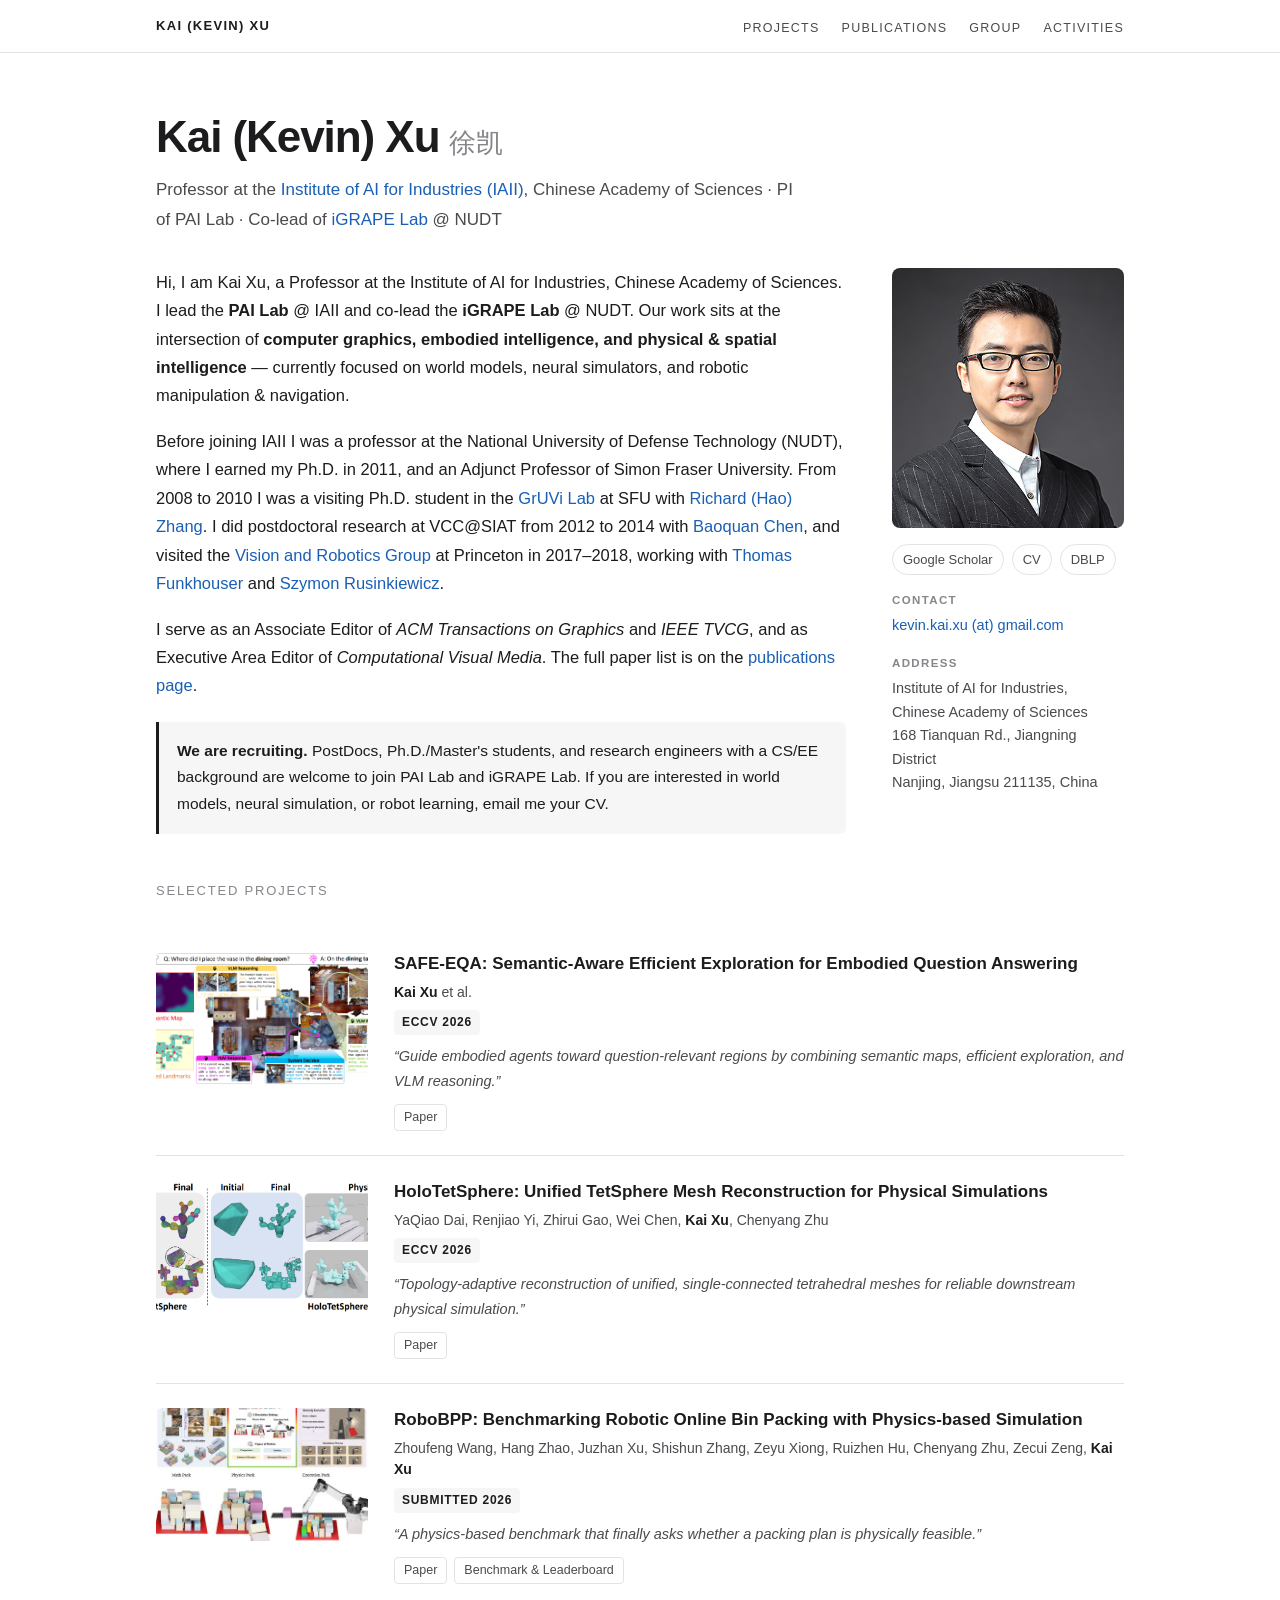
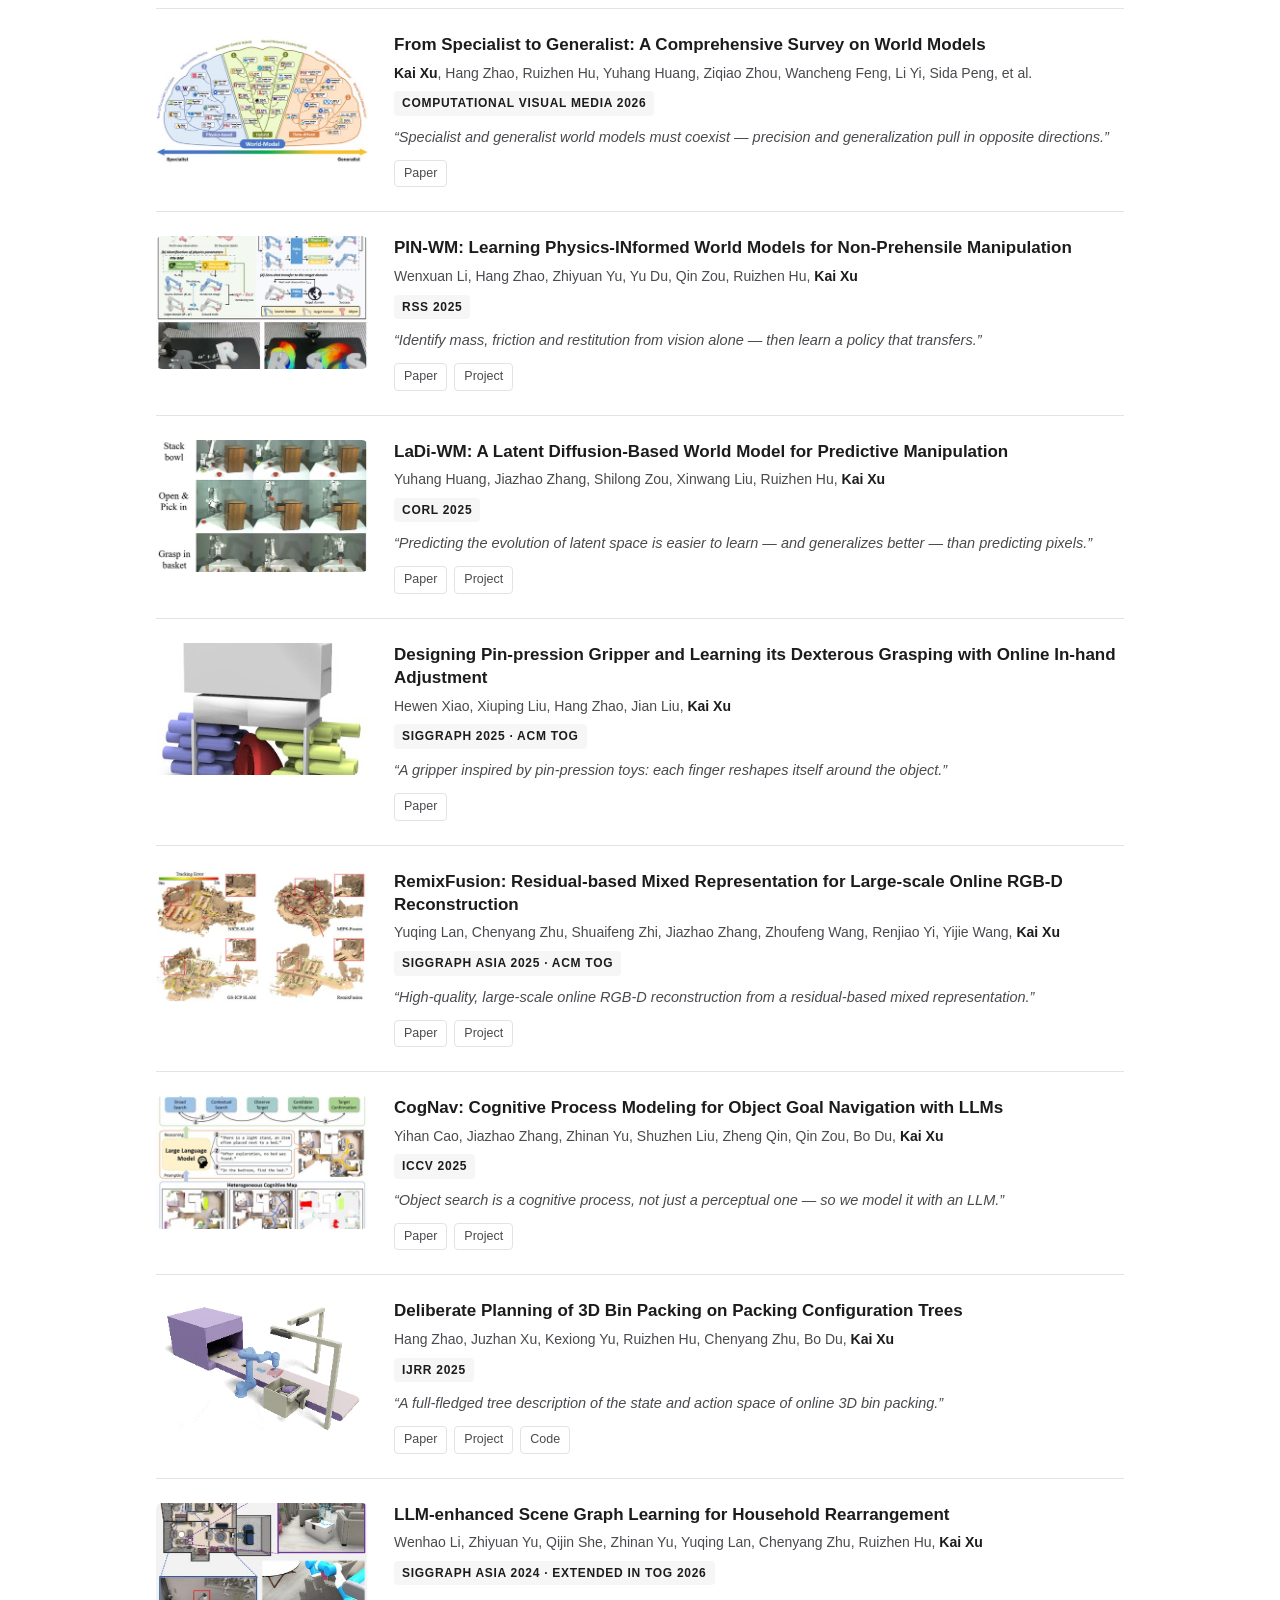
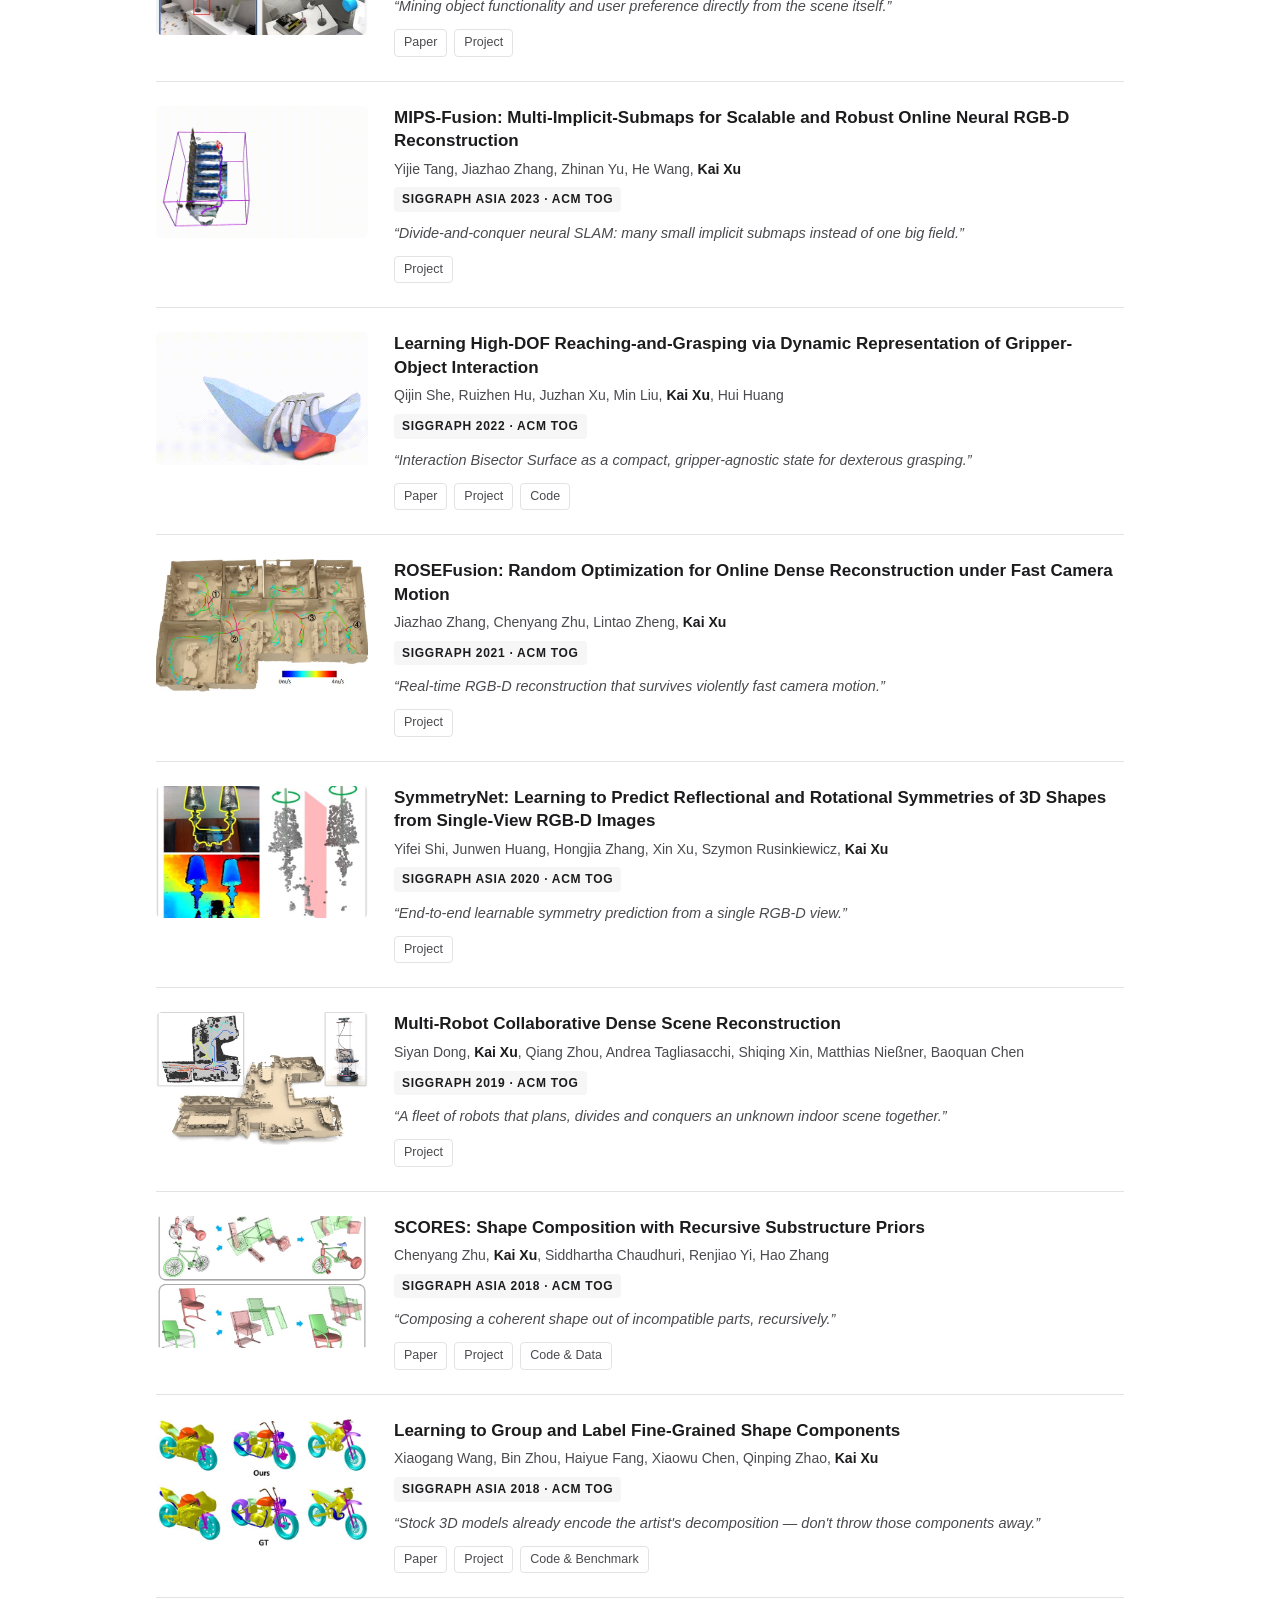
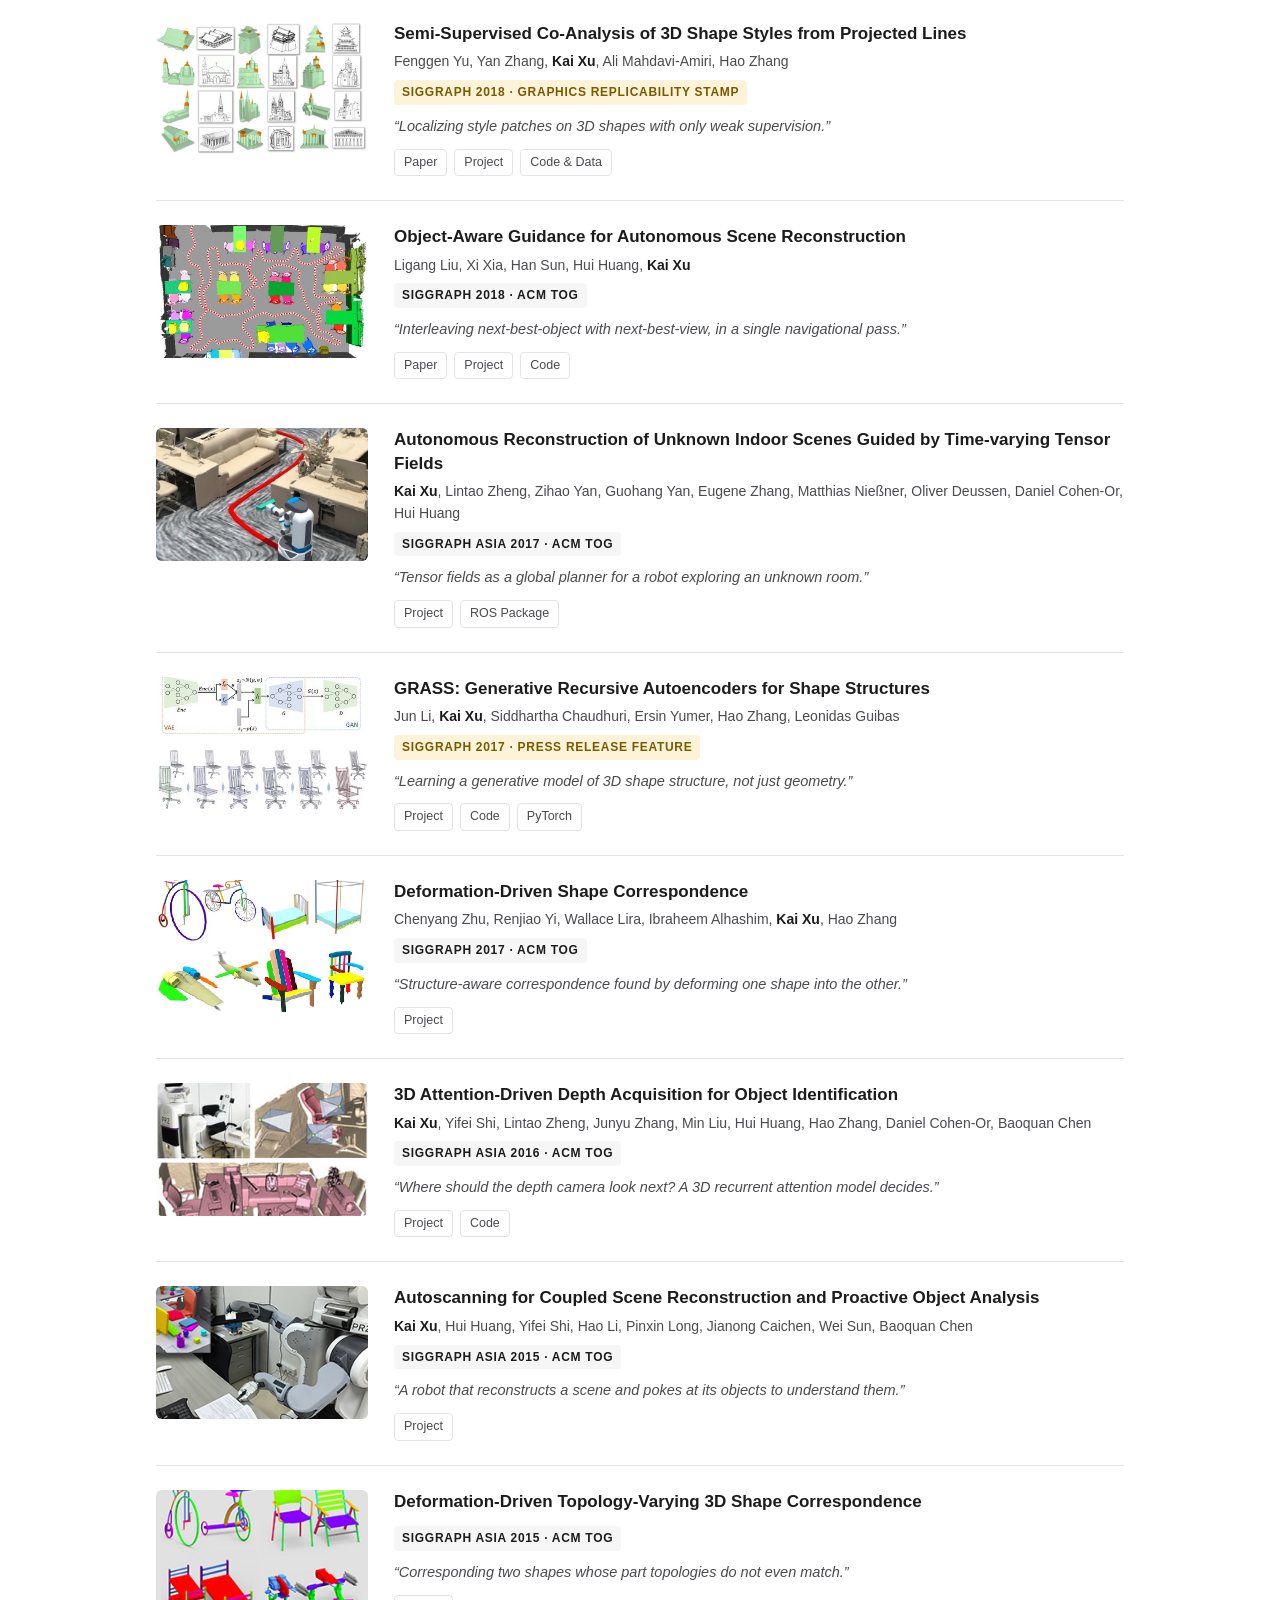
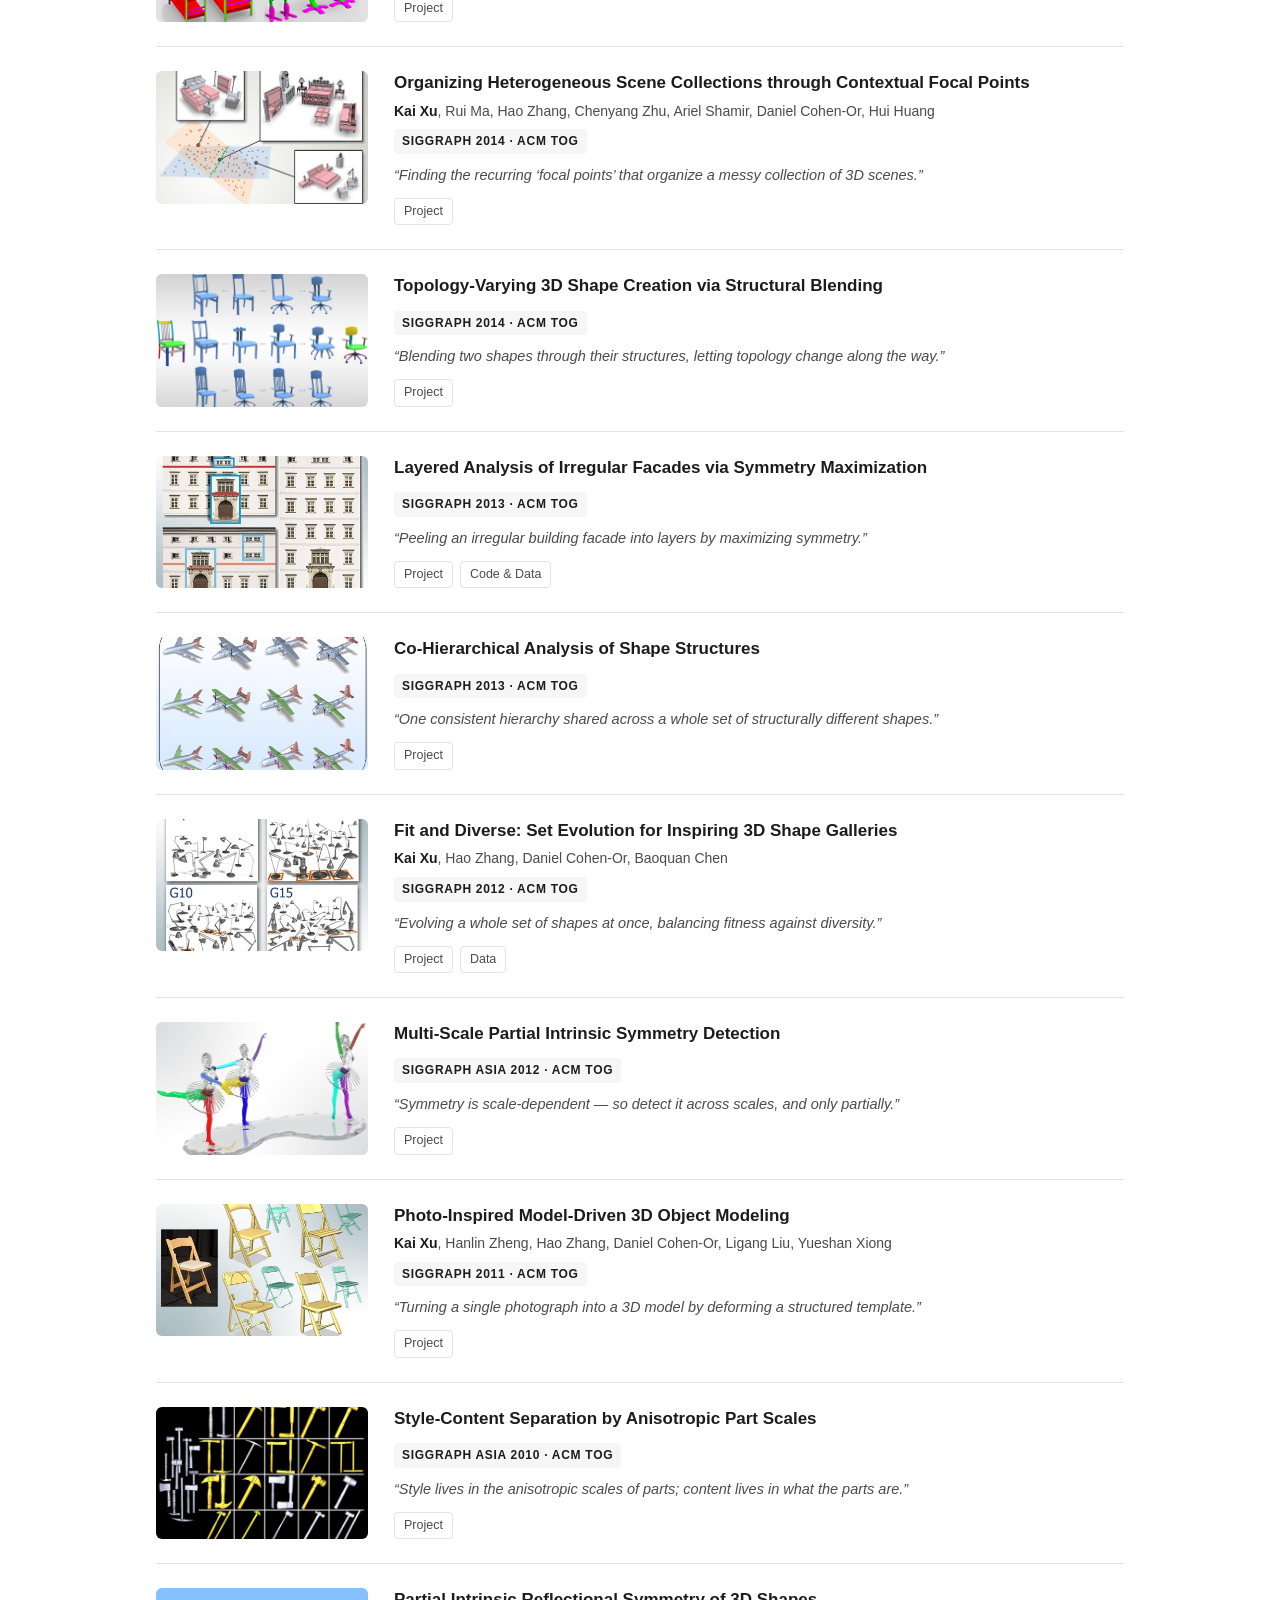
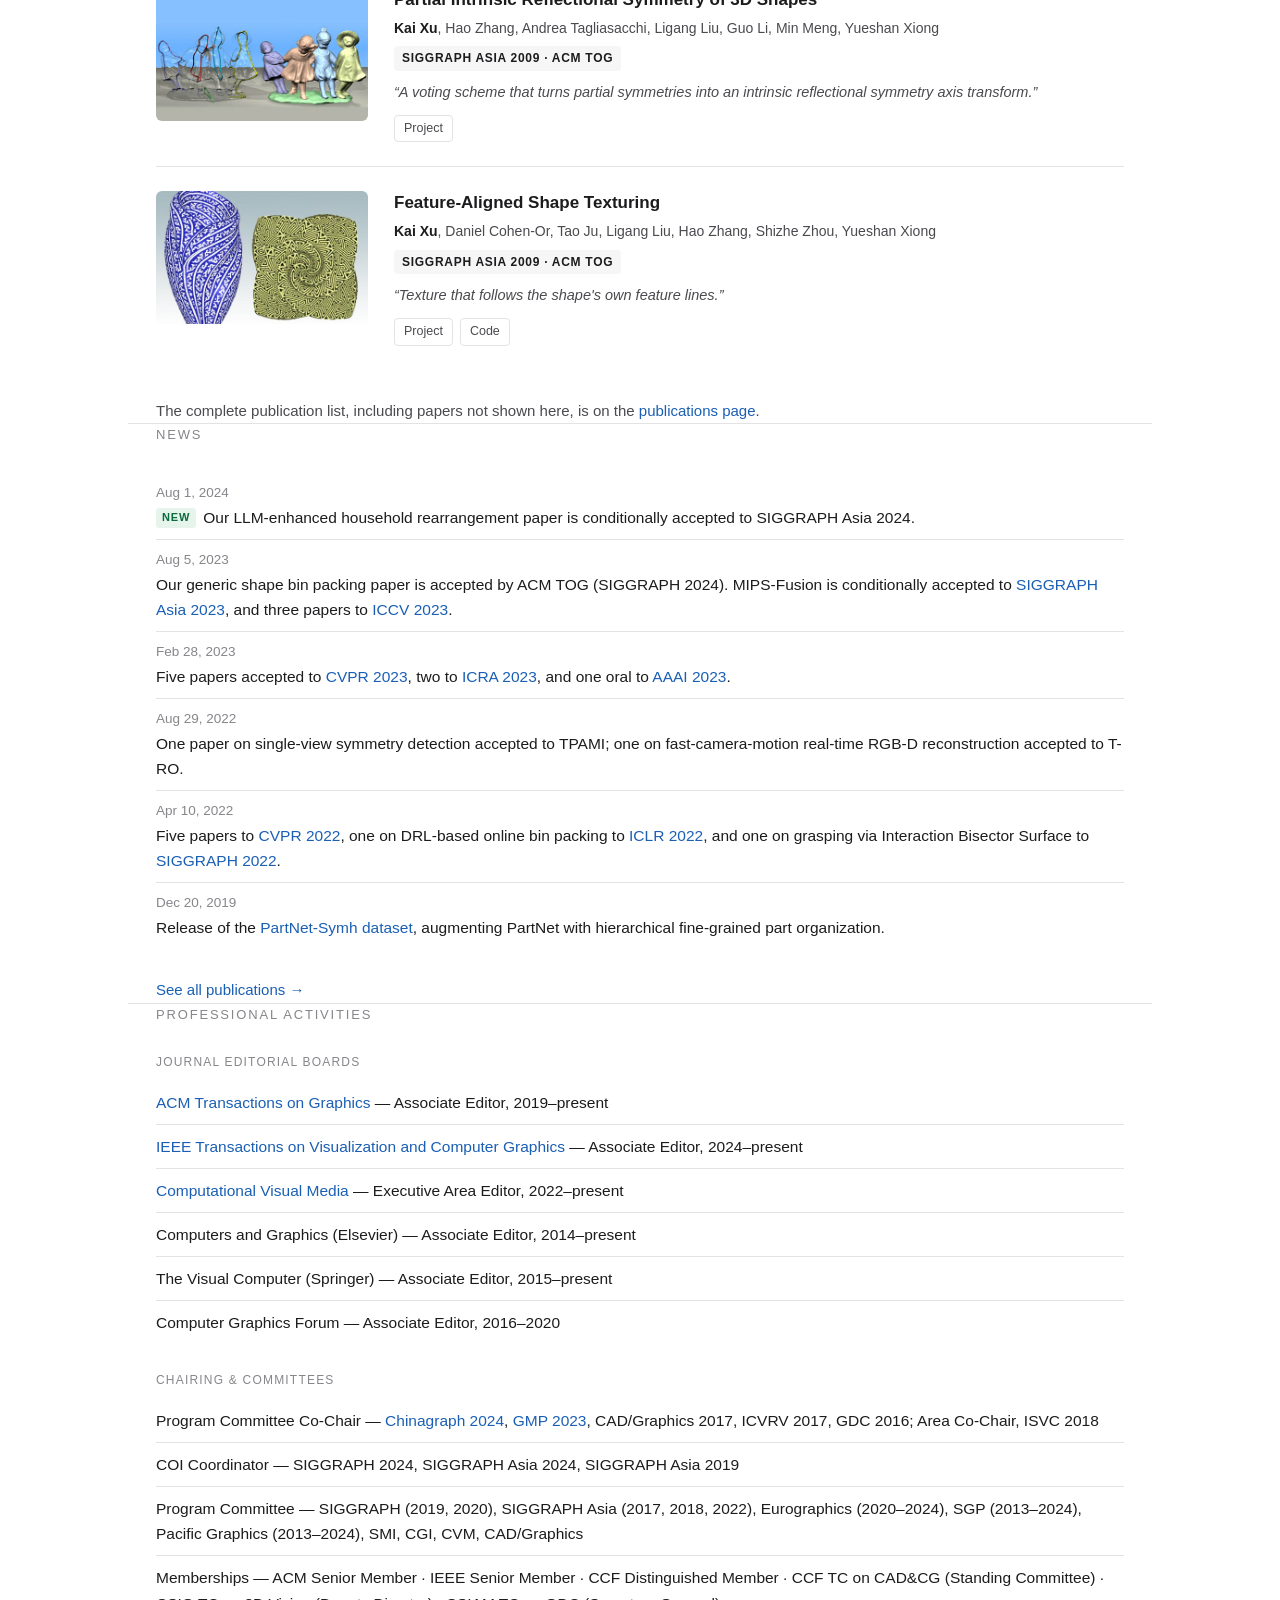
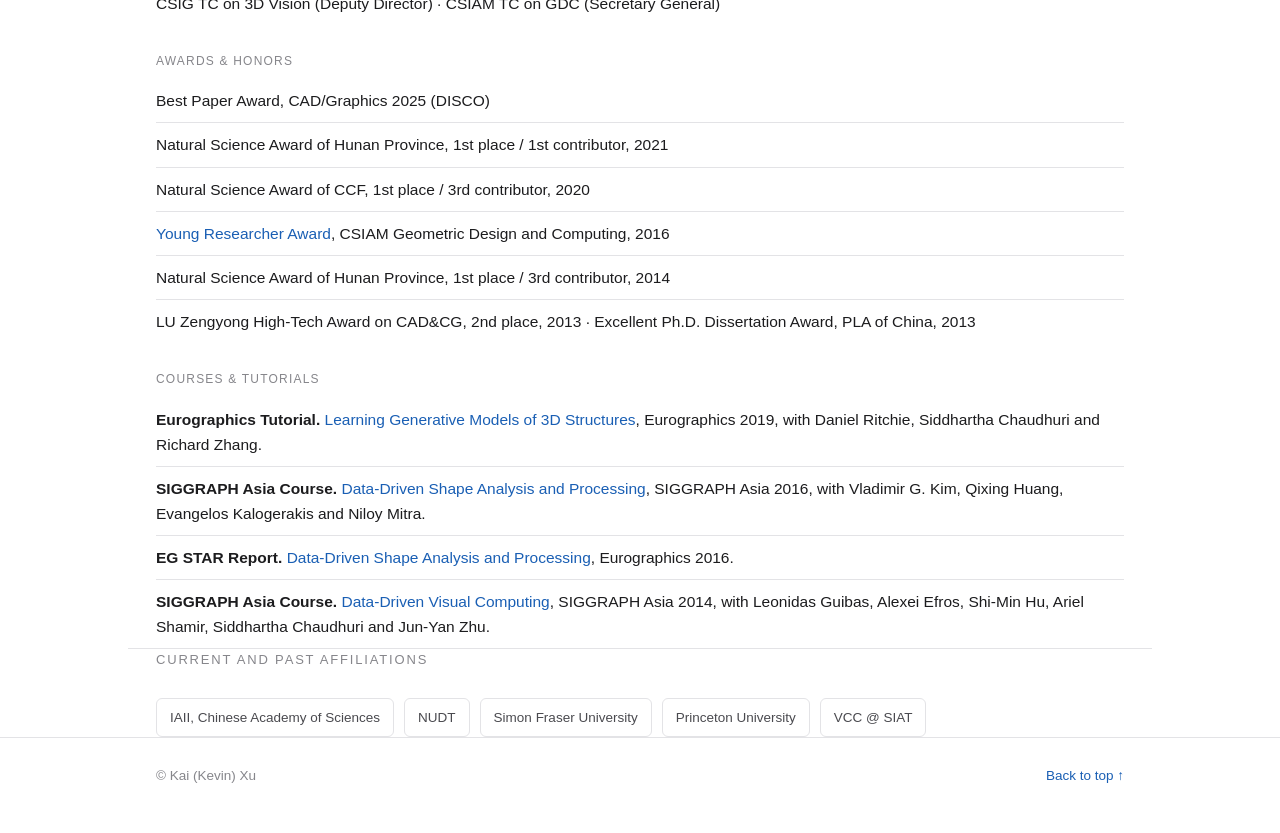
==== index.html @ 48fd78c5 "Publish personal homepage" ====
<!DOCTYPE html>
<!-- Kai (Kevin) Xu — homepage. Style ref: https://hangzhaomit.github.io/
     Paths are relative and assume this file sits at the site root next to
     style.css, images/, papers/, projects/, publications.html, group.html. -->
<html lang="en">
<head>
<meta charset="utf-8">
<meta name="viewport" content="width=device-width, initial-scale=1">
<title>Kai (Kevin) Xu</title>
<meta name="author" content="Kai (Kevin) Xu">
<meta name="description" content="Kai (Kevin) Xu — Professor at the Institute of AI for Industries (IAII), Chinese Academy of Sciences. PI of PAI Lab, co-lead of iGRAPE Lab @ NUDT. Computer graphics, embodied intelligence, world models and robotic manipulation.">
<meta property="og:type" content="website">
<meta property="og:title" content="Kai (Kevin) Xu">
<meta property="og:description" content="Professor at IAII, Chinese Academy of Sciences. Computer graphics, embodied intelligence, world models, robotic manipulation and navigation.">
<meta property="og:url" content="https://kevinkaixu.net/">
<meta property="og:image" content="https://kevinkaixu.net/images/kevinxu.jpg">
<link rel="stylesheet" href="style.css">
</head>
<body>

<a id="top"></a>

<nav class="nav">
  <div class="wrap">
    <a class="home" href="index.html">Kai (Kevin) Xu</a>
    <ul>
      <li><a href="#projects">Projects</a></li>
      <li><a href="publications.html">Publications</a></li>
      <li><a href="group.html">Group</a></li>
      <li><a href="#activities">Activities</a></li>
    </ul>
  </div>
</nav>

<!-- ===================== HERO ===================== -->
<header class="wrap hero">
  <h1>Kai (Kevin) Xu<span class="cn">徐凯</span></h1>
  <div class="role">
    Professor at the <a href="https://iaii.cas.cn/">Institute of AI for Industries (IAII)</a>, Chinese Academy of Sciences ·
    PI of PAI Lab · Co-lead of <a href="group.html">iGRAPE Lab</a> @ NUDT
  </div>

  <div class="split">
    <div class="bio">
      <p>Hi, I am Kai Xu, a Professor at the Institute of AI for Industries, Chinese Academy of Sciences. I lead the <strong>PAI Lab</strong> @ IAII and co-lead the <strong>iGRAPE Lab</strong> @ NUDT. Our work sits at the intersection of <strong>computer graphics, embodied intelligence, and physical &amp; spatial intelligence</strong> — currently focused on world models, neural simulators, and robotic manipulation &amp; navigation.</p>

      <p>Before joining IAII I was a professor at the National University of Defense Technology (NUDT), where I earned my Ph.D. in 2011, and an Adjunct Professor of Simon Fraser University. From 2008 to 2010 I was a visiting Ph.D. student in the <a href="http://gruvi.cs.sfu.ca/">GrUVi Lab</a> at SFU with <a href="http://www.cs.sfu.ca/~haoz/">Richard (Hao) Zhang</a>. I did postdoctoral research at VCC@SIAT from 2012 to 2014 with <a href="http://www.cs.sdu.edu.cn/~baoquan/">Baoquan Chen</a>, and visited the <a href="http://3dvision.princeton.edu/">Vision and Robotics Group</a> at Princeton in 2017–2018, working with <a href="https://www.cs.princeton.edu/~funk/">Thomas Funkhouser</a> and <a href="http://www.cs.princeton.edu/~smr/">Szymon Rusinkiewicz</a>.</p>

      <p>I serve as an Associate Editor of <em>ACM Transactions on Graphics</em> and <em>IEEE TVCG</em>, and as Executive Area Editor of <em>Computational Visual Media</em>. The full paper list is on the <a href="publications.html">publications page</a>.</p>

      <div class="recruit">
        <strong>We are recruiting.</strong> PostDocs, Ph.D./Master's students, and research engineers with a CS/EE background are welcome to join PAI Lab and iGRAPE Lab. If you are interested in world models, neural simulation, or robot learning, email me your CV.
      </div>
    </div>

    <aside class="card">
      <img class="portrait" src="images/kevinxu.jpg" alt="Portrait of Kai Xu">
      <div class="meta">
        <div class="links" style="margin-top:12px">
          <a href="http://scholar.google.ca/citations?user=GuVkg-8AAAAJ&amp;hl=en">Google Scholar</a>
          <a href="kevin_xu_cv.pdf">CV</a>
          <a href="http://www.informatik.uni-trier.de/~ley/pers/hd/x/Xu_0004:Kai">DBLP</a>
        </div>

        <h4>Contact</h4>
        <a href="mailto:kevin.kai.xu@gmail.com">kevin.kai.xu (at) gmail.com</a>

        <h4>Address</h4>
        Institute of AI for Industries,<br>
        Chinese Academy of Sciences<br>
        168 Tianquan Rd., Jiangning District<br>
        Nanjing, Jiangsu 211135, China
      </div>
    </aside>
  </div>
</header>

<!-- ===================== PROJECTS ===================== -->
<section class="wrap" id="projects">
  <div class="h2">Selected Projects</div>

  <div class="proj">
    <img src="images/proj_thumbnail_SAFE-EQA.png" alt="SAFE-EQA semantic-aware embodied question answering">
    <div>
      <div class="t">SAFE-EQA: Semantic-Aware Efficient Exploration for Embodied Question Answering</div>
      <div class="a"><span class="me">Kai Xu</span> et al.</div>
      <span class="venue">ECCV 2026</span>
      <div class="q">“Guide embodied agents toward question-relevant regions by combining semantic maps, efficient exploration, and VLM reasoning.”</div>
      <div class="lk"><a href="https://media.eventhosts.cc/Conferences/ECCV2026/pdfs/9929.pdf">Paper</a></div>
    </div>
  </div>

  <div class="proj">
    <img src="images/proj_thumbnail_HoloTetSphere.png" alt="HoloTetSphere unified tetrahedral mesh reconstruction">
    <div>
      <div class="t">HoloTetSphere: Unified TetSphere Mesh Reconstruction for Physical Simulations</div>
      <div class="a">YaQiao Dai, Renjiao Yi, Zhirui Gao, Wei Chen, <span class="me">Kai Xu</span>, Chenyang Zhu</div>
      <span class="venue">ECCV 2026</span>
      <div class="q">“Topology-adaptive reconstruction of unified, single-connected tetrahedral meshes for reliable downstream physical simulation.”</div>
      <div class="lk">
        <a href="https://arxiv.org/abs/2607.08398">Paper</a>
      </div>
    </div>
  </div>

  <div class="proj">
    <img src="images/thumbs/wang_arxiv26.jpg" alt="RoboBPP benchmark">
    <div>
      <div class="t">RoboBPP: Benchmarking Robotic Online Bin Packing with Physics-based Simulation</div>
      <div class="a">Zhoufeng Wang, Hang Zhao, Juzhan Xu, Shishun Zhang, Zeyu Xiong, Ruizhen Hu, Chenyang Zhu, Zecui Zeng, <span class="me">Kai Xu</span></div>
      <span class="venue">Submitted 2026</span>
      <div class="q">“A physics-based benchmark that finally asks whether a packing plan is <em>physically</em> feasible.”</div>
      <div class="lk">
        <a href="https://www.arxiv.org/pdf/2512.04415">Paper</a>
        <a href="https://robot-bin-packing-benchmark.github.io/">Benchmark &amp; Leaderboard</a>
      </div>
    </div>
  </div>

  <div class="proj">
    <img src="images/thumbs/xu_survey26.jpg" alt="World models survey">
    <div>
      <div class="t">From Specialist to Generalist: A Comprehensive Survey on World Models</div>
      <div class="a"><span class="me">Kai Xu</span>, Hang Zhao, Ruizhen Hu, Yuhang Huang, Ziqiao Zhou, Wancheng Feng, Li Yi, Sida Peng, et al.</div>
      <span class="venue">Computational Visual Media 2026</span>
      <div class="q">“Specialist and generalist world models must coexist — precision and generalization pull in opposite directions.”</div>
      <div class="lk"><a href="https://www.techrxiv.org/users/1013287/articles/1375838-from-specialist-to-generalist-a-comprehensive-survey-on-world-models">Paper</a></div>
    </div>
  </div>

  <div class="proj">
    <img src="images/thumbs/li_rss25.jpg" alt="PIN-WM">
    <div>
      <div class="t">PIN-WM: Learning Physics-INformed World Models for Non-Prehensile Manipulation</div>
      <div class="a">Wenxuan Li, Hang Zhao, Zhiyuan Yu, Yu Du, Qin Zou, Ruizhen Hu, <span class="me">Kai Xu</span></div>
      <span class="venue">RSS 2025</span>
      <div class="q">“Identify mass, friction and restitution from vision alone — then learn a policy that transfers.”</div>
      <div class="lk">
        <a href="https://arxiv.org/abs/2504.16693">Paper</a>
        <a href="https://pinwm.github.io/">Project</a>
      </div>
    </div>
  </div>

  <div class="proj">
    <img src="images/thumbs/huang_corl25.jpg" alt="LaDi-WM">
    <div>
      <div class="t">LaDi-WM: A Latent Diffusion-Based World Model for Predictive Manipulation</div>
      <div class="a">Yuhang Huang, Jiazhao Zhang, Shilong Zou, Xinwang Liu, Ruizhen Hu, <span class="me">Kai Xu</span></div>
      <span class="venue">CoRL 2025</span>
      <div class="q">“Predicting the evolution of latent space is easier to learn — and generalizes better — than predicting pixels.”</div>
      <div class="lk">
        <a href="https://arxiv.org/abs/2505.11528">Paper</a>
        <a href="https://guhuangai.github.io/LaDiWM.github.io/">Project</a>
      </div>
    </div>
  </div>

  <div class="proj">
    <img src="images/thumbs/xiao_sig25.jpg" alt="Pin-pression gripper">
    <div>
      <div class="t">Designing Pin-pression Gripper and Learning its Dexterous Grasping with Online In-hand Adjustment</div>
      <div class="a">Hewen Xiao, Xiuping Liu, Hang Zhao, Jian Liu, <span class="me">Kai Xu</span></div>
      <span class="venue">SIGGRAPH 2025 · ACM TOG</span>
      <div class="q">“A gripper inspired by pin-pression toys: each finger reshapes itself around the object.”</div>
      <div class="lk"><a href="https://arxiv.org/abs/2505.18994">Paper</a></div>
    </div>
  </div>

  <div class="proj">
    <img src="images/thumbs/lan_tog25.jpg" alt="RemixFusion">
    <div>
      <div class="t">RemixFusion: Residual-based Mixed Representation for Large-scale Online RGB-D Reconstruction</div>
      <div class="a">Yuqing Lan, Chenyang Zhu, Shuaifeng Zhi, Jiazhao Zhang, Zhoufeng Wang, Renjiao Yi, Yijie Wang, <span class="me">Kai Xu</span></div>
      <span class="venue">SIGGRAPH Asia 2025 · ACM TOG</span>
      <div class="q">“High-quality, large-scale online RGB-D reconstruction from a residual-based mixed representation.”</div>
      <div class="lk">
        <a href="https://arxiv.org/pdf/2507.17594">Paper</a>
        <a href="https://lanlan96.github.io/RemixFusion/">Project</a>
      </div>
    </div>
  </div>

  <div class="proj">
    <img src="images/thumbs/cao_arxiv25.jpg" alt="CogNav">
    <div>
      <div class="t">CogNav: Cognitive Process Modeling for Object Goal Navigation with LLMs</div>
      <div class="a">Yihan Cao, Jiazhao Zhang, Zhinan Yu, Shuzhen Liu, Zheng Qin, Qin Zou, Bo Du, <span class="me">Kai Xu</span></div>
      <span class="venue">ICCV 2025</span>
      <div class="q">“Object search is a cognitive process, not just a perceptual one — so we model it with an LLM.”</div>
      <div class="lk">
        <a href="https://arxiv.org/pdf/2412.10439">Paper</a>
        <a href="https://yhancao.github.io/CogNav/">Project</a>
      </div>
    </div>
  </div>

  <div class="proj">
    <img src="images/proj_thumbnail_irbpp.gif" alt="Packing configuration trees">
    <div>
      <div class="t">Deliberate Planning of 3D Bin Packing on Packing Configuration Trees</div>
      <div class="a">Hang Zhao, Juzhan Xu, Kexiong Yu, Ruizhen Hu, Chenyang Zhu, Bo Du, <span class="me">Kai Xu</span></div>
      <span class="venue">IJRR 2025</span>
      <div class="q">“A full-fledged tree description of the state and action space of online 3D bin packing.”</div>
      <div class="lk">
        <a href="https://arxiv.org/abs/2504.04421">Paper</a>
        <a href="projects/irbpp.html">Project</a>
        <a href="https://github.com/alexfrom0815/IR-BPP">Code</a>
      </div>
    </div>
  </div>

  <div class="proj">
    <img src="images/thumbs/li_siga24.jpg" alt="LLM-enhanced rearrangement">
    <div>
      <div class="t">LLM-enhanced Scene Graph Learning for Household Rearrangement</div>
      <div class="a">Wenhao Li, Zhiyuan Yu, Qijin She, Zhinan Yu, Yuqing Lan, Chenyang Zhu, Ruizhen Hu, <span class="me">Kai Xu</span></div>
      <span class="venue">SIGGRAPH Asia 2024 · extended in TOG 2026</span>
      <div class="q">“Mining object functionality <em>and</em> user preference directly from the scene itself.”</div>
      <div class="lk">
        <a href="https://arxiv.org/abs/2408.12093">Paper</a>
        <a href="https://davit666.github.io/AEG-rearrangement/">Project</a>
      </div>
    </div>
  </div>

  <div class="proj">
    <img src="images/proj_thumbnail_mipsfusion.gif" alt="MIPS-Fusion">
    <div>
      <div class="t">MIPS-Fusion: Multi-Implicit-Submaps for Scalable and Robust Online Neural RGB-D Reconstruction</div>
      <div class="a">Yijie Tang, Jiazhao Zhang, Zhinan Yu, He Wang, <span class="me">Kai Xu</span></div>
      <span class="venue">SIGGRAPH Asia 2023 · ACM TOG</span>
      <div class="q">“Divide-and-conquer neural SLAM: many small implicit submaps instead of one big field.”</div>
      <div class="lk"><a href="projects/mipsfusion.html">Project</a></div>
    </div>
  </div>

  <div class="proj">
    <img src="images/proj_thumbnail_ibsgrasp.gif" alt="IBS-Grasp">
    <div>
      <div class="t">Learning High-DOF Reaching-and-Grasping via Dynamic Representation of Gripper-Object Interaction</div>
      <div class="a">Qijin She, Ruizhen Hu, Juzhan Xu, Min Liu, <span class="me">Kai Xu</span>, Hui Huang</div>
      <span class="venue">SIGGRAPH 2022 · ACM TOG</span>
      <div class="q">“Interaction Bisector Surface as a compact, gripper-agnostic state for dexterous grasping.”</div>
      <div class="lk">
        <a href="papers/she_sig22_ibsgrasp.pdf">Paper</a>
        <a href="projects/ibsgrasp.html">Project</a>
        <a href="https://github.com/qijinshe/IBS-Grasping">Code</a>
      </div>
    </div>
  </div>

  <div class="proj">
    <img src="images/proj_thumbnail_rosefusion.jpg" alt="ROSEFusion">
    <div>
      <div class="t">ROSEFusion: Random Optimization for Online Dense Reconstruction under Fast Camera Motion</div>
      <div class="a">Jiazhao Zhang, Chenyang Zhu, Lintao Zheng, <span class="me">Kai Xu</span></div>
      <span class="venue">SIGGRAPH 2021 · ACM TOG</span>
      <div class="q">“Real-time RGB-D reconstruction that survives violently fast camera motion.”</div>
      <div class="lk"><a href="projects/rosefusion.html">Project</a></div>
    </div>
  </div>

  <div class="proj">
    <img src="images/proj_thumbnail_symmetrynet.jpg" alt="SymmetryNet">
    <div>
      <div class="t">SymmetryNet: Learning to Predict Reflectional and Rotational Symmetries of 3D Shapes from Single-View RGB-D Images</div>
      <div class="a">Yifei Shi, Junwen Huang, Hongjia Zhang, Xin Xu, Szymon Rusinkiewicz, <span class="me">Kai Xu</span></div>
      <span class="venue">SIGGRAPH Asia 2020 · ACM TOG</span>
      <div class="q">“End-to-end learnable symmetry prediction from a single RGB-D view.”</div>
      <div class="lk"><a href="projects/symmetrynet.html">Project</a></div>
    </div>
  </div>

  <div class="proj">
    <img src="images/proj_thumbnail_multirobot.jpg" alt="Multi-robot scene reconstruction">
    <div>
      <div class="t">Multi-Robot Collaborative Dense Scene Reconstruction</div>
      <div class="a">Siyan Dong, <span class="me">Kai Xu</span>, Qiang Zhou, Andrea Tagliasacchi, Shiqing Xin, Matthias Nießner, Baoquan Chen</div>
      <span class="venue">SIGGRAPH 2019 · ACM TOG</span>
      <div class="q">“A fleet of robots that plans, divides and conquers an unknown indoor scene together.”</div>
      <div class="lk"><a href="projects/multirobot.html">Project</a></div>
    </div>
  </div>

  <div class="proj">
    <img src="images/proj_thumbnail_scores.jpg" alt="SCORES">
    <div>
      <div class="t">SCORES: Shape Composition with Recursive Substructure Priors</div>
      <div class="a">Chenyang Zhu, <span class="me">Kai Xu</span>, Siddhartha Chaudhuri, Renjiao Yi, Hao Zhang</div>
      <span class="venue">SIGGRAPH Asia 2018 · ACM TOG</span>
      <div class="q">“Composing a coherent shape out of incompatible parts, recursively.”</div>
      <div class="lk">
        <a href="https://arxiv.org/pdf/1809.05398">Paper</a>
        <a href="projects/scores.html">Project</a>
        <a href="projects/scores.html#code">Code &amp; Data</a>
      </div>
    </div>
  </div>

  <div class="proj">
    <img src="images/proj_thumbnail_fglabel.jpg" alt="Fine-grained component labeling">
    <div>
      <div class="t">Learning to Group and Label Fine-Grained Shape Components</div>
      <div class="a">Xiaogang Wang, Bin Zhou, Haiyue Fang, Xiaowu Chen, Qinping Zhao, <span class="me">Kai Xu</span></div>
      <span class="venue">SIGGRAPH Asia 2018 · ACM TOG</span>
      <div class="q">“Stock 3D models already encode the artist's decomposition — don't throw those components away.”</div>
      <div class="lk">
        <a href="https://arxiv.org/pdf/1809.05050">Paper</a>
        <a href="projects/fglabel.html">Project</a>
        <a href="projects/fglabel.html#code">Code &amp; Benchmark</a>
      </div>
    </div>
  </div>

  <div class="proj">
    <img src="images/proj_thumbnail_projstyle.jpg" alt="Shape style from projected lines">
    <div>
      <div class="t">Semi-Supervised Co-Analysis of 3D Shape Styles from Projected Lines</div>
      <div class="a">Fenggen Yu, Yan Zhang, <span class="me">Kai Xu</span>, Ali Mahdavi-Amiri, Hao Zhang</div>
      <span class="venue award">SIGGRAPH 2018 · Graphics Replicability Stamp</span>
      <div class="q">“Localizing style patches on 3D shapes with only weak supervision.”</div>
      <div class="lk">
        <a href="papers/yu_tog18_style.pdf">Paper</a>
        <a href="projects/projstyle.html">Project</a>
        <a href="https://github.com/FoggYu/proj_style">Code &amp; Data</a>
      </div>
    </div>
  </div>

  <div class="proj">
    <img src="images/proj_thumbnail_nbo.jpg" alt="Object-aware autoscanning">
    <div>
      <div class="t">Object-Aware Guidance for Autonomous Scene Reconstruction</div>
      <div class="a">Ligang Liu, Xi Xia, Han Sun, Hui Huang, <span class="me">Kai Xu</span></div>
      <span class="venue">SIGGRAPH 2018 · ACM TOG</span>
      <div class="q">“Interleaving next-best-object with next-best-view, in a single navigational pass.”</div>
      <div class="lk">
        <a href="papers/liu_sig18_nbo.pdf">Paper</a>
        <a href="projects/nbo.html">Project</a>
        <a href="https://github.com/againxx/nbo-autoscanning">Code</a>
      </div>
    </div>
  </div>

  <div class="proj">
    <img src="images/proj_thumbnail_tfnav.jpg" alt="Tensor field navigation">
    <div>
      <div class="t">Autonomous Reconstruction of Unknown Indoor Scenes Guided by Time-varying Tensor Fields</div>
      <div class="a"><span class="me">Kai Xu</span>, Lintao Zheng, Zihao Yan, Guohang Yan, Eugene Zhang, Matthias Nießner, Oliver Deussen, Daniel Cohen-Or, Hui Huang</div>
      <span class="venue">SIGGRAPH Asia 2017 · ACM TOG</span>
      <div class="q">“Tensor fields as a global planner for a robot exploring an unknown room.”</div>
      <div class="lk">
        <a href="projects/tfnav.html">Project</a>
        <a href="http://wiki.ros.org/tensor_field_nav">ROS Package</a>
      </div>
    </div>
  </div>

  <div class="proj">
    <img src="images/proj_thumbnail_grass.jpg" alt="GRASS">
    <div>
      <div class="t">GRASS: Generative Recursive Autoencoders for Shape Structures</div>
      <div class="a">Jun Li, <span class="me">Kai Xu</span>, Siddhartha Chaudhuri, Ersin Yumer, Hao Zhang, Leonidas Guibas</div>
      <span class="venue award">SIGGRAPH 2017 · Press Release Feature</span>
      <div class="q">“Learning a generative model of 3D shape <em>structure</em>, not just geometry.”</div>
      <div class="lk">
        <a href="projects/grass.html">Project</a>
        <a href="https://github.com/junli-lj/grass">Code</a>
        <a href="https://github.com/kevin-kaixu/grass_pytorch">PyTorch</a>
      </div>
    </div>
  </div>

  <div class="proj">
    <img src="images/proj_thumbnail_scsc.jpg" alt="Deformation-driven shape correspondence">
    <div>
      <div class="t">Deformation-Driven Shape Correspondence</div>
      <div class="a">Chenyang Zhu, Renjiao Yi, Wallace Lira, Ibraheem Alhashim, <span class="me">Kai Xu</span>, Hao Zhang</div>
      <span class="venue">SIGGRAPH 2017 · ACM TOG</span>
      <div class="q">“Structure-aware correspondence found by deforming one shape into the other.”</div>
      <div class="lk"><a href="projects/scsc.html">Project</a></div>
    </div>
  </div>

  <div class="proj">
    <img src="images/proj_thumbnail_nbv.jpg" alt="3D attention-driven depth acquisition">
    <div>
      <div class="t">3D Attention-Driven Depth Acquisition for Object Identification</div>
      <div class="a"><span class="me">Kai Xu</span>, Yifei Shi, Lintao Zheng, Junyu Zhang, Min Liu, Hui Huang, Hao Zhang, Daniel Cohen-Or, Baoquan Chen</div>
      <span class="venue">SIGGRAPH Asia 2016 · ACM TOG</span>
      <div class="q">“Where should the depth camera look next? A 3D recurrent attention model decides.”</div>
      <div class="lk">
        <a href="projects/nbv.html">Project</a>
        <a href="https://github.com/kevin-kaixu/multi_view_ram">Code</a>
      </div>
    </div>
  </div>

  <div class="proj">
    <img src="images/proj_thumbnail_pr2.jpg" alt="Autoscanning">
    <div>
      <div class="t">Autoscanning for Coupled Scene Reconstruction and Proactive Object Analysis</div>
      <div class="a"><span class="me">Kai Xu</span>, Hui Huang, Yifei Shi, Hao Li, Pinxin Long, Jianong Caichen, Wei Sun, Baoquan Chen</div>
      <span class="venue">SIGGRAPH Asia 2015 · ACM TOG</span>
      <div class="q">“A robot that reconstructs a scene and pokes at its objects to understand them.”</div>
      <div class="lk"><a href="projects/pr2scene.html">Project</a></div>
    </div>
  </div>

  <div class="proj">
    <img src="images/proj_thumbnail_geotopo.jpg" alt="Topology-varying shape correspondence">
    <div>
      <div class="t">Deformation-Driven Topology-Varying 3D Shape Correspondence</div>
      <span class="venue">SIGGRAPH Asia 2015 · ACM TOG</span>
      <div class="q">“Corresponding two shapes whose part topologies do not even match.”</div>
      <div class="lk"><a href="http://ialhashim.github.io/projects/geotopo/index.html">Project</a></div>
    </div>
  </div>

  <div class="proj">
    <img src="images/proj_thumbnail_focal.jpg" alt="Contextual focal points">
    <div>
      <div class="t">Organizing Heterogeneous Scene Collections through Contextual Focal Points</div>
      <div class="a"><span class="me">Kai Xu</span>, Rui Ma, Hao Zhang, Chenyang Zhu, Ariel Shamir, Daniel Cohen-Or, Hui Huang</div>
      <span class="venue">SIGGRAPH 2014 · ACM TOG</span>
      <div class="q">“Finding the recurring ‘focal points’ that organize a messy collection of 3D scenes.”</div>
      <div class="lk"><a href="projects/focal.html">Project</a></div>
    </div>
  </div>

  <div class="proj">
    <img src="images/proj_thumbnail_topo.jpg" alt="Structural blending">
    <div>
      <div class="t">Topology-Varying 3D Shape Creation via Structural Blending</div>
      <span class="venue">SIGGRAPH 2014 · ACM TOG</span>
      <div class="q">“Blending two shapes through their structures, letting topology change along the way.”</div>
      <div class="lk"><a href="http://ialhashim.github.io/projects/topo/index.html">Project</a></div>
    </div>
  </div>

  <div class="proj">
    <img src="images/proj_thumbnail_symbr.jpg" alt="Symmetry maximization">
    <div>
      <div class="t">Layered Analysis of Irregular Facades via Symmetry Maximization</div>
      <span class="venue">SIGGRAPH 2013 · ACM TOG</span>
      <div class="q">“Peeling an irregular building facade into layers by maximizing symmetry.”</div>
      <div class="lk">
        <a href="projects/symbr.html">Project</a>
        <a href="projects/symbr.html#code">Code &amp; Data</a>
      </div>
    </div>
  </div>

  <div class="proj">
    <img src="images/proj_thumbnail_conshier.jpg" alt="Co-hierarchical analysis">
    <div>
      <div class="t">Co-Hierarchical Analysis of Shape Structures</div>
      <span class="venue">SIGGRAPH 2013 · ACM TOG</span>
      <div class="q">“One consistent hierarchy shared across a whole set of structurally different shapes.”</div>
      <div class="lk"><a href="http://www.scs.carleton.ca/~olivervankaick/conshier">Project</a></div>
    </div>
  </div>

  <div class="proj">
    <img src="images/proj_thumbnail_civil.jpg" alt="Fit and Diverse">
    <div>
      <div class="t">Fit and Diverse: Set Evolution for Inspiring 3D Shape Galleries</div>
      <div class="a"><span class="me">Kai Xu</span>, Hao Zhang, Daniel Cohen-Or, Baoquan Chen</div>
      <span class="venue">SIGGRAPH 2012 · ACM TOG</span>
      <div class="q">“Evolving a whole set of shapes at once, balancing fitness against diversity.”</div>
      <div class="lk">
        <a href="projects/civil.html">Project</a>
        <a href="projects/civil.html#data">Data</a>
      </div>
    </div>
  </div>

  <div class="proj">
    <img src="images/proj_thumbnail_msym.jpg" alt="Multi-scale partial intrinsic symmetry">
    <div>
      <div class="t">Multi-Scale Partial Intrinsic Symmetry Detection</div>
      <span class="venue">SIGGRAPH Asia 2012 · ACM TOG</span>
      <div class="q">“Symmetry is scale-dependent — so detect it across scales, and only partially.”</div>
      <div class="lk"><a href="projects/msym.html">Project</a></div>
    </div>
  </div>

  <div class="proj">
    <img src="images/proj_thumbnail_photo.jpg" alt="Photo-inspired modeling">
    <div>
      <div class="t">Photo-Inspired Model-Driven 3D Object Modeling</div>
      <div class="a"><span class="me">Kai Xu</span>, Hanlin Zheng, Hao Zhang, Daniel Cohen-Or, Ligang Liu, Yueshan Xiong</div>
      <span class="venue">SIGGRAPH 2011 · ACM TOG</span>
      <div class="q">“Turning a single photograph into a 3D model by deforming a structured template.”</div>
      <div class="lk"><a href="projects/photo-inspired.html">Project</a></div>
    </div>
  </div>

  <div class="proj">
    <img src="images/proj_thumbnail_style.jpg" alt="Style-content separation">
    <div>
      <div class="t">Style-Content Separation by Anisotropic Part Scales</div>
      <span class="venue">SIGGRAPH Asia 2010 · ACM TOG</span>
      <div class="q">“Style lives in the anisotropic scales of parts; content lives in what the parts are.”</div>
      <div class="lk"><a href="projects/style.html">Project</a></div>
    </div>
  </div>

  <div class="proj">
    <img src="images/proj_thumbnail_pirs.jpg" alt="Partial intrinsic reflectional symmetry">
    <div>
      <div class="t">Partial Intrinsic Reflectional Symmetry of 3D Shapes</div>
      <div class="a"><span class="me">Kai Xu</span>, Hao Zhang, Andrea Tagliasacchi, Ligang Liu, Guo Li, Min Meng, Yueshan Xiong</div>
      <span class="venue">SIGGRAPH Asia 2009 · ACM TOG</span>
      <div class="q">“A voting scheme that turns partial symmetries into an intrinsic reflectional symmetry axis transform.”</div>
      <div class="lk"><a href="projects/pirs.html">Project</a></div>
    </div>
  </div>

  <div class="proj">
    <img src="images/proj_thumbnail_fast.jpg" alt="Feature-aligned shape texturing">
    <div>
      <div class="t">Feature-Aligned Shape Texturing</div>
      <div class="a"><span class="me">Kai Xu</span>, Daniel Cohen-Or, Tao Ju, Ligang Liu, Hao Zhang, Shizhe Zhou, Yueshan Xiong</div>
      <span class="venue">SIGGRAPH Asia 2009 · ACM TOG</span>
      <div class="q">“Texture that follows the shape's own feature lines.”</div>
      <div class="lk">
        <a href="projects/fast.html">Project</a>
        <a href="code/fast_code.html">Code</a>
      </div>
    </div>
  </div>

  <div class="more">The complete publication list, including papers not shown here, is on the <a href="publications.html">publications page</a>.</div>
</section>

<!-- ===================== NEWS ===================== -->
<section class="wrap" id="news">
  <div class="h2">News</div>
  <ul class="rows">
    <li><span class="d">Aug 1, 2024</span><span class="tag">New</span>Our LLM-enhanced household rearrangement paper is conditionally accepted to SIGGRAPH Asia 2024.</li>
    <li><span class="d">Aug 5, 2023</span>Our generic shape bin packing paper is accepted by ACM TOG (SIGGRAPH 2024). MIPS-Fusion is conditionally accepted to <a href="https://asia.siggraph.org/2023/">SIGGRAPH Asia 2023</a>, and three papers to <a href="https://iccv2023.thecvf.com/">ICCV 2023</a>.</li>
    <li><span class="d">Feb 28, 2023</span>Five papers accepted to <a href="http://cvpr2023.thecvf.com/">CVPR 2023</a>, two to <a href="https://www.icra2023.org/">ICRA 2023</a>, and one oral to <a href="https://aaai-23.aaai.org/">AAAI 2023</a>.</li>
    <li><span class="d">Aug 29, 2022</span>One paper on single-view symmetry detection accepted to TPAMI; one on fast-camera-motion real-time RGB-D reconstruction accepted to T-RO.</li>
    <li><span class="d">Apr 10, 2022</span>Five papers to <a href="http://cvpr2022.thecvf.com/">CVPR 2022</a>, one on DRL-based online bin packing to <a href="https://iclr.cc/">ICLR 2022</a>, and one on grasping via Interaction Bisector Surface to <a href="https://s2022.siggraph.org/">SIGGRAPH 2022</a>.</li>
    <li><span class="d">Dec 20, 2019</span>Release of the <a href="https://github.com/kevin-kaixu/partnet-symh">PartNet-Symh dataset</a>, augmenting PartNet with hierarchical fine-grained part organization.</li>
  </ul>
  <div class="more"><a href="publications.html">See all publications →</a></div>
</section>

<!-- ===================== ACTIVITIES ===================== -->
<section class="wrap" id="activities">
  <div class="h2">Professional Activities</div>

  <div class="sub">Journal Editorial Boards</div>
  <ul class="rows">
    <li><a href="https://dl.acm.org/journal/tog/editorial-board">ACM Transactions on Graphics</a> — Associate Editor, 2019–present</li>
    <li><a href="https://www.computer.org/csdl/journal/tg">IEEE Transactions on Visualization and Computer Graphics</a> — Associate Editor, 2024–present</li>
    <li><a href="https://www.springer.com/journal/41095/editors">Computational Visual Media</a> — Executive Area Editor, 2022–present</li>
    <li>Computers and Graphics (Elsevier) — Associate Editor, 2014–present</li>
    <li>The Visual Computer (Springer) — Associate Editor, 2015–present</li>
    <li>Computer Graphics Forum — Associate Editor, 2016–2020</li>
  </ul>

  <div class="sub">Chairing &amp; Committees</div>
  <ul class="rows">
    <li>Program Committee Co-Chair — <a href="https://chinagraph2024.hsu.edu.cn/">Chinagraph 2024</a>, <a href="https://gmpconf.github.io/GMP2023/index.html">GMP 2023</a>, CAD/Graphics 2017, ICVRV 2017, GDC 2016; Area Co-Chair, ISVC 2018</li>
    <li>COI Coordinator — SIGGRAPH 2024, SIGGRAPH Asia 2024, SIGGRAPH Asia 2019</li>
    <li>Program Committee — SIGGRAPH (2019, 2020), SIGGRAPH Asia (2017, 2018, 2022), Eurographics (2020–2024), SGP (2013–2024), Pacific Graphics (2013–2024), SMI, CGI, CVM, CAD/Graphics</li>
    <li>Memberships — ACM Senior Member · IEEE Senior Member · CCF Distinguished Member · CCF TC on CAD&amp;CG (Standing Committee) · CSIG TC on 3D Vision (Deputy Director) · CSIAM TC on GDC (Secretary General)</li>
  </ul>

  <div class="sub">Awards &amp; Honors</div>
  <ul class="rows">
    <li>Best Paper Award, CAD/Graphics 2025 (DISCO)</li>
    <li>Natural Science Award of Hunan Province, 1st place / 1st contributor, 2021</li>
    <li>Natural Science Award of CCF, 1st place / 3rd contributor, 2020</li>
    <li><a href="http://47.89.51.189/gdc/?page_id=1078">Young Researcher Award</a>, CSIAM Geometric Design and Computing, 2016</li>
    <li>Natural Science Award of Hunan Province, 1st place / 3rd contributor, 2014</li>
    <li>LU Zengyong High-Tech Award on CAD&amp;CG, 2nd place, 2013 · Excellent Ph.D. Dissertation Award, PLA of China, 2013</li>
  </ul>

  <div class="sub">Courses &amp; Tutorials</div>
  <ul class="rows">
    <li><strong>Eurographics Tutorial.</strong> <a href="https://3dstructgen.github.io/">Learning Generative Models of 3D Structures</a>, Eurographics 2019, with Daniel Ritchie, Siddhartha Chaudhuri and Richard Zhang.</li>
    <li><strong>SIGGRAPH Asia Course.</strong> <a href="papers/xu_siga16course_ddsap.pdf">Data-Driven Shape Analysis and Processing</a>, SIGGRAPH Asia 2016, with Vladimir G. Kim, Qixing Huang, Evangelos Kalogerakis and Niloy Mitra.</li>
    <li><strong>EG STAR Report.</strong> <a href="http://wp.cs.umass.edu/datadrivenshape/">Data-Driven Shape Analysis and Processing</a>, Eurographics 2016.</li>
    <li><strong>SIGGRAPH Asia Course.</strong> <a href="courses/ddvc.html">Data-Driven Visual Computing</a>, SIGGRAPH Asia 2014, with Leonidas Guibas, Alexei Efros, Shi-Min Hu, Ariel Shamir, Siddhartha Chaudhuri and Jun-Yan Zhu.</li>
  </ul>
</section>

<!-- ===================== AFFILIATIONS ===================== -->
<section class="wrap">
  <div class="h2">Current and Past Affiliations</div>
  <div class="affil">
    <a href="https://iaii.cas.cn/">IAII, Chinese Academy of Sciences</a>
    <a href="https://english.nudt.edu.cn/">NUDT</a>
    <a href="https://www.sfu.ca/">Simon Fraser University</a>
    <a href="https://www.princeton.edu/">Princeton University</a>
    <a href="http://vcc.siat.ac.cn/">VCC @ SIAT</a>
  </div>
</section>

<footer>
  <div class="wrap">
    <span>© Kai (Kevin) Xu</span>
    <span><a href="#top">Back to top ↑</a></span>
  </div>
</footer>

<script>
// Portrait: try a few likely filenames before falling back to a placeholder.
(function () {
  var p = document.querySelector('.portrait');
  if (!p) return;
  var queue = (p.dataset.alt || '').split(',').filter(Boolean);
  p.addEventListener('error', function () {
    if (queue.length) { p.src = queue.shift(); return; }
    var d = document.createElement('div');
    d.className = 'portrait-ph';
    d.textContent = 'add your photo as images/kevin.jpg';
    p.replaceWith(d);
  });
})();

// Any other missing image degrades to a labelled tile, never a broken icon.
document.querySelectorAll('.proj img').forEach(function (img) {
  img.addEventListener('error', function () {
    var d = document.createElement('div');
    d.className = 'ph';
    d.textContent = (img.getAttribute('src') || '').split('/').pop();
    img.replaceWith(d);
  });
});
</script>

</body>
</html>
---- style.css ----
﻿/* =============================================================
   Kai (Kevin) Xu 鈥?homepage stylesheet
   Shared by index.html / publications.html / group.html
   Style reference: https://hangzhaomit.github.io/
   No framework, no build step.
   ============================================================= */

/* ---------- tokens ---------- */
:root{
  --ink:#1c1c1e;
  --ink-2:#4a4a4f;
  --ink-3:#86868b;
  --rule:#e3e3e6;
  --link:#1a5fb4;
  --link-hover:#0b3d78;
  --bg:#ffffff;
  --tint:#f6f6f7;
  --max:80vw;
  --max-wide:1280px;
}

/* ---------- reset ---------- */
*,*::before,*::after{box-sizing:border-box}
html{-webkit-text-size-adjust:100%;scroll-behavior:smooth}
body{
  margin:0;
  background:var(--bg);
  color:var(--ink);
  font:400 16.5px/1.72 -apple-system,BlinkMacSystemFont,"Segoe UI","Helvetica Neue",Helvetica,Arial,
       "PingFang SC","Hiragino Sans GB","Microsoft YaHei",sans-serif;
  -webkit-font-smoothing:antialiased;
}
img{max-width:100%;display:block}
a{color:var(--link);text-decoration:none}
a:hover{color:var(--link-hover);text-decoration:underline}
h1,h2,h3,h4{font-weight:600;letter-spacing:-.012em;margin:0}
p{margin:0 0 1.05em}
ul{margin:0;padding:0;list-style:none}

/* ---------- layout ---------- */
.wrap{width:var(--max);max-width:var(--max-wide);margin:0 auto;padding:0 28px}
section{padding:52px 0}
section+section{border-top:1px solid var(--rule)}

/* ---------- nav ---------- */
.nav{
  position:sticky;top:0;z-index:50;
  background:rgba(255,255,255,.88);
  backdrop-filter:saturate(180%) blur(14px);
  -webkit-backdrop-filter:saturate(180%) blur(14px);
  border-bottom:1px solid var(--rule);
}
.nav .wrap{display:flex;align-items:center;justify-content:space-between;height:52px}
.nav .home{font-size:13px;font-weight:600;letter-spacing:.1em;text-transform:uppercase;color:var(--ink)}
.nav ul{display:flex;gap:22px;flex-wrap:wrap}
.nav a{font-size:12.5px;letter-spacing:.1em;text-transform:uppercase;color:var(--ink-2)}
.nav a:hover{color:var(--ink);text-decoration:none}
.nav a.on{color:var(--ink);font-weight:600}

/* ---------- hero ---------- */
.hero{padding-top:60px;padding-bottom:46px}
.hero h1{font-size:44px;line-height:1.1;letter-spacing:-.024em}
.hero h1 .cn{font-size:.62em;font-weight:400;color:var(--ink-3);letter-spacing:0;margin-left:.35em}
.hero .role{margin-top:14px;font-size:17px;color:var(--ink-2);max-width:640px}

/* page hero for subpages */
.phero{padding:54px 0 8px}
.phero h1{font-size:34px;letter-spacing:-.02em}
.phero .role{margin-top:10px;font-size:16px;color:var(--ink-2);max-width:680px}

.split{display:grid;grid-template-columns:1fr 232px;gap:46px;align-items:start;margin-top:34px}
.bio p:last-child{margin-bottom:0}
.recruit{
  margin-top:22px;padding:16px 18px;
  background:var(--tint);border-left:3px solid var(--ink);border-radius:0 6px 6px 0;
  font-size:15.5px;
}
.recruit strong{font-weight:600}

.card{position:relative}
.portrait{width:100%;aspect-ratio:1/1.12;object-fit:cover;border-radius:8px;background:var(--tint)}
.portrait-ph{
  width:100%;aspect-ratio:1/1.12;border-radius:8px;background:var(--tint);
  display:flex;align-items:center;justify-content:center;
  color:var(--ink-3);font-size:12px;letter-spacing:.08em;text-align:center;padding:0 14px;
}
.meta{margin-top:16px;font-size:14.5px;line-height:1.62;color:var(--ink-2)}
.meta h4{font-size:11.5px;letter-spacing:.12em;text-transform:uppercase;color:var(--ink-3);margin:16px 0 5px}
.meta .links{display:flex;flex-wrap:wrap;gap:8px}
.meta .links a{font-size:13px;padding:4px 10px;border:1px solid var(--rule);border-radius:999px;color:var(--ink-2)}
.meta .links a:hover{border-color:var(--ink-3);color:var(--ink);text-decoration:none}

/* ---------- headings ---------- */
.h2{font-size:13px;letter-spacing:.14em;text-transform:uppercase;color:var(--ink-3);margin-bottom:26px}
.sub{font-size:12px;letter-spacing:.1em;text-transform:uppercase;color:var(--ink-3);margin:26px 0 8px}
.sub:first-child{margin-top:0}

/* ---------- project cards ---------- */
.proj{display:grid;grid-template-columns:212px 1fr;gap:26px;padding:24px 0;align-items:start}
.proj+.proj{border-top:1px solid var(--rule)}
.proj img,.proj .ph,.proj .tile{width:212px;border-radius:6px;background:var(--tint)}
.proj img{height:auto;aspect-ratio:16/10;object-fit:cover}

/* typographic tile 鈥?used for papers that have no teaser figure.
   Deliberate design element, not a missing-image placeholder. */
.tile{
  aspect-ratio:16/10;background:var(--ink);color:#fff;
  display:flex;flex-direction:column;align-items:center;justify-content:center;
  gap:7px;padding:0 12px;text-align:center;
}
.tile .k{
  font:600 10px/1 ui-monospace,SFMono-Regular,Menlo,Consolas,monospace;
  letter-spacing:.18em;text-transform:uppercase;opacity:.6;
}
.tile .b{font-size:19px;font-weight:600;line-height:1.15;letter-spacing:-.015em}
.ph{
  aspect-ratio:16/10;display:flex;align-items:center;justify-content:center;
  border:1px solid var(--rule);
  font:600 12px/1.4 ui-monospace,SFMono-Regular,Menlo,Consolas,monospace;
  letter-spacing:.06em;color:var(--ink-3);text-align:center;padding:0 10px;
}
.proj .t{font-size:17px;font-weight:600;line-height:1.38;margin-bottom:6px}
.proj .a{font-size:14px;color:var(--ink-2);line-height:1.55}
.proj .a .me{font-weight:600;color:var(--ink)}
.venue{
  display:inline-block;margin-top:7px;font-size:12px;font-weight:600;
  letter-spacing:.06em;text-transform:uppercase;color:var(--ink);
  background:var(--tint);border-radius:4px;padding:2px 8px;
}
.venue.award{background:#fdf3d8;color:#7a5a00}
.proj .q{margin-top:9px;font-size:14.5px;font-style:italic;color:var(--ink-2)}
.proj .lk,.lk{margin-top:10px;display:flex;flex-wrap:wrap;gap:7px}
.lk a{font-size:12.5px;padding:2px 9px;border:1px solid var(--rule);border-radius:4px;color:var(--ink-2)}
.lk a:hover{border-color:var(--ink-3);color:var(--ink);text-decoration:none}
.more{margin-top:28px;font-size:15px;color:var(--ink-2)}

/* ---------- plain row lists ---------- */
.rows li{padding:9px 0;border-top:1px solid var(--rule);font-size:15.5px;line-height:1.62}
.rows li:first-child{border-top:none}
.rows .d{color:var(--ink-3);font-size:13.5px;display:block;margin-bottom:1px}
.tag{
  display:inline-block;font-size:11px;font-weight:700;letter-spacing:.08em;text-transform:uppercase;
  color:#0a6b3d;background:#e6f4ec;border-radius:3px;padding:1px 6px;margin-right:7px;vertical-align:1.5px;
}
.note{
  margin:0 0 26px;padding:12px 16px;background:var(--tint);border-radius:6px;
  font-size:14.5px;color:var(--ink-2);
}

/* ---------- publications ---------- */
.yearbar{
  position:sticky;top:52px;z-index:40;background:rgba(255,255,255,.92);
  backdrop-filter:saturate(180%) blur(14px);-webkit-backdrop-filter:saturate(180%) blur(14px);
  border-bottom:1px solid var(--rule);padding:9px 0;
}
.yearbar .wrap{display:flex;flex-wrap:wrap;gap:5px}
.yearbar a{
  font:600 12.5px/1 ui-monospace,SFMono-Regular,Menlo,Consolas,monospace;
  padding:5px 9px;border-radius:4px;color:var(--ink-2);
}
.yearbar a:hover{background:var(--tint);color:var(--ink);text-decoration:none}
.yr{
  font-size:26px;font-weight:600;letter-spacing:-.02em;
  margin:44px 0 4px;padding-top:14px;border-top:2px solid var(--ink);
}
.yr:first-of-type{margin-top:8px}
.pub{
  display:grid;grid-template-columns:186px 1fr;gap:22px;align-items:start;
  padding:20px 0;border-top:1px solid var(--rule);
}
.pub>img{width:186px;aspect-ratio:16/10;object-fit:cover;border-radius:5px;background:var(--tint)}
.pub .t{font-size:16.5px;font-weight:600;line-height:1.42}
.note-sm{margin-top:4px;font-size:13px;color:var(--ink-3)}
.pub .a{margin-top:3px;font-size:14px;color:var(--ink-2);line-height:1.55}
.pub .a .me{font-weight:600;color:var(--ink)}
.pub .v{margin-top:4px;font-size:14px;font-style:italic;color:var(--ink-2)}
.pub .q{margin-top:8px;font-size:14px;line-height:1.65;color:var(--ink-2);
        border-left:2px solid var(--rule);padding-left:12px}

/* ---------- people grid ---------- */
.people{display:grid;grid-template-columns:repeat(auto-fill,minmax(146px,1fr));gap:26px 20px}
.person img,.person .ph2{width:100%;aspect-ratio:1/1.16;object-fit:cover;border-radius:7px;background:var(--tint)}
.person .ph2{
  border:1px solid var(--rule);display:flex;align-items:center;justify-content:center;
  color:var(--ink-3);font:600 22px/1 -apple-system,sans-serif;
}
.person .n{margin-top:9px;font-size:15px;font-weight:600;line-height:1.3}
.person .r{margin-top:2px;font-size:13px;color:var(--ink-2);line-height:1.45}
.person .y{margin-top:3px;font-size:12.5px;color:var(--ink-3);line-height:1.4}

/* ---------- affiliations ---------- */
.affil{display:flex;flex-wrap:wrap;gap:10px}
.affil a{font-size:13.5px;padding:7px 13px;border:1px solid var(--rule);border-radius:6px;color:var(--ink-2)}
.affil a:hover{border-color:var(--ink-3);color:var(--ink);text-decoration:none}

/* ---------- footer ---------- */
footer{border-top:1px solid var(--rule);padding:26px 0 46px;font-size:13.5px;color:var(--ink-3)}
footer .wrap{display:flex;justify-content:space-between;gap:16px;flex-wrap:wrap}

/* ---------- responsive ---------- */
@media (max-width:760px){
  body{font-size:16px}
  section{padding:40px 0}
  .wrap{width:100%;padding:0 20px}
  .hero{padding-top:34px}
  .hero h1{font-size:32px}
  .phero h1{font-size:27px}
  .split{grid-template-columns:1fr;gap:30px}
  .card{max-width:190px}
  .proj{grid-template-columns:1fr;gap:14px}
  .proj img,.proj .ph,.proj .tile{width:100%;max-width:340px}
  .nav ul{gap:15px}
  .nav a{font-size:11.5px}
  .yearbar{top:52px}
  .pub{grid-template-columns:1fr;gap:12px}
  .pub>img{width:100%;max-width:340px}
  .people{grid-template-columns:repeat(auto-fill,minmax(118px,1fr));gap:20px 14px}
}

/* ---------- print ---------- */
@media print{
  .nav,.yearbar,footer{display:none}
  a{color:#000}
  .pub,.proj{break-inside:avoid}
}
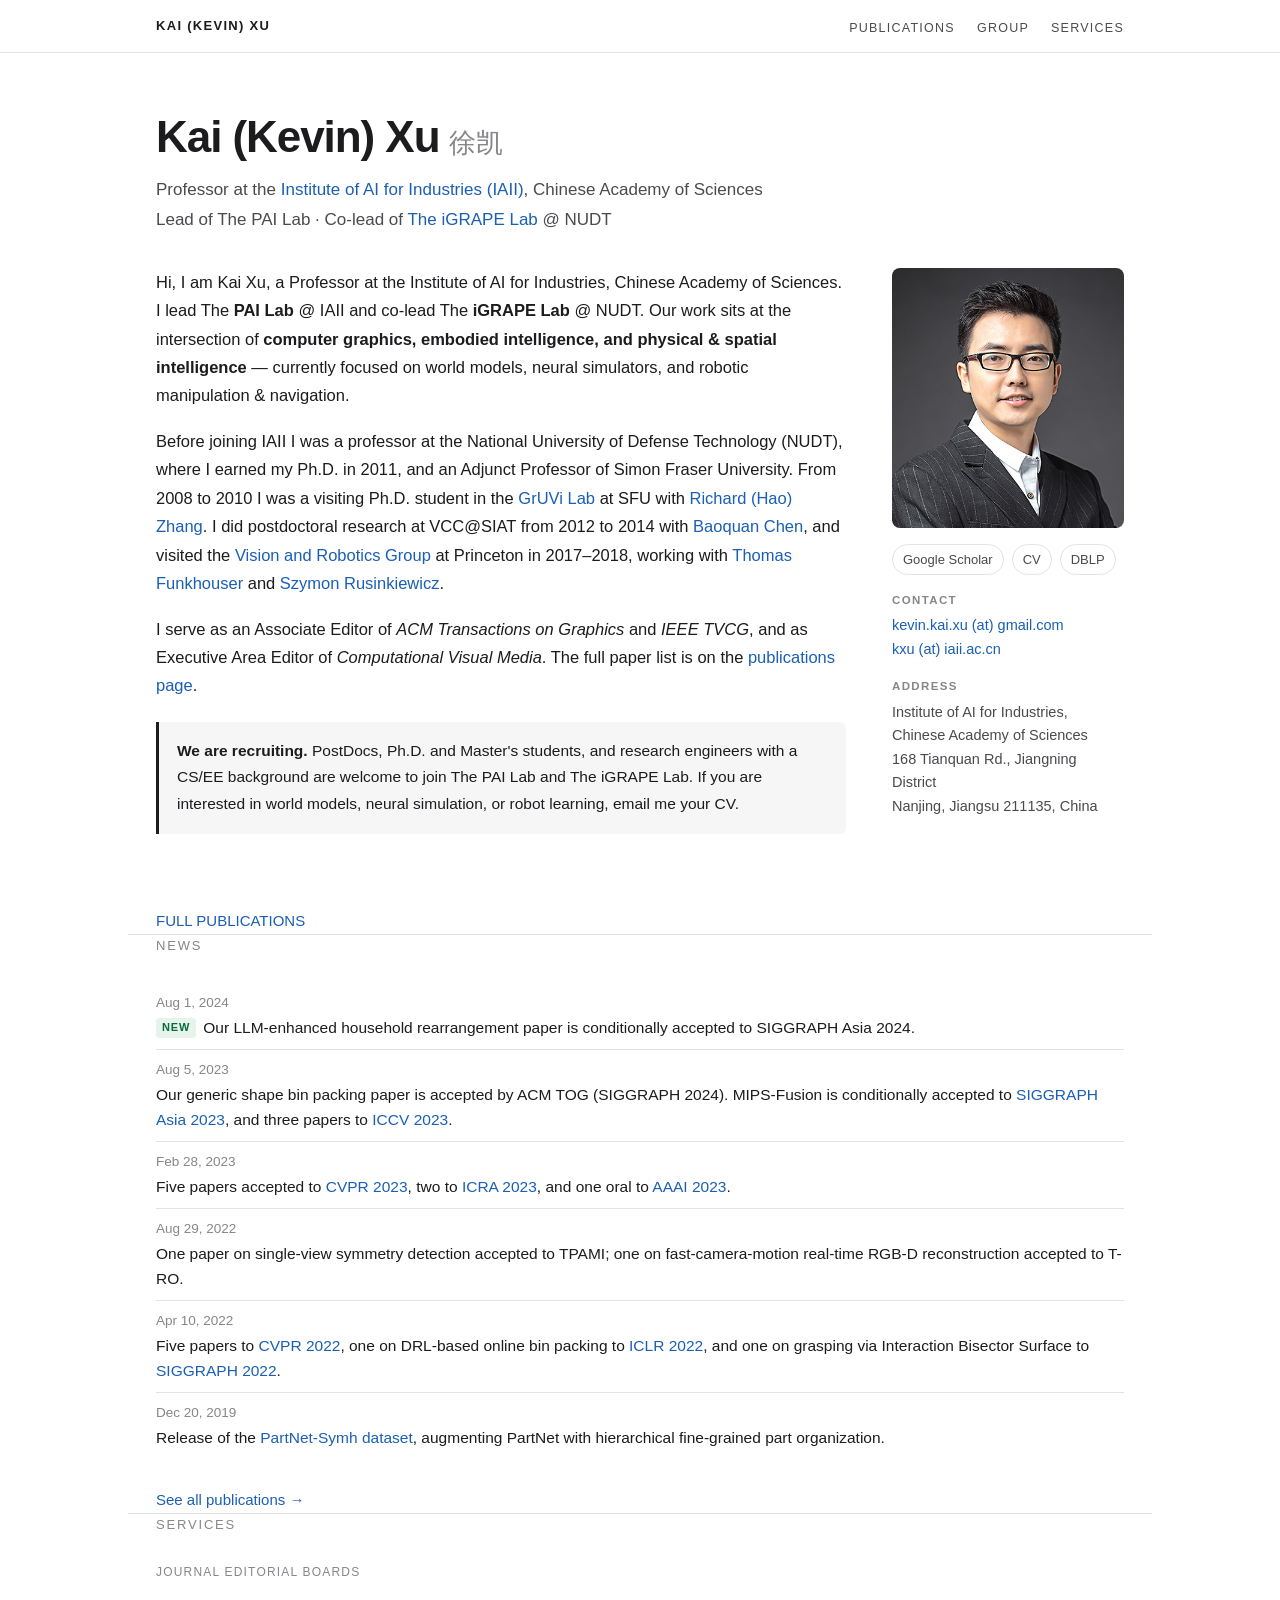
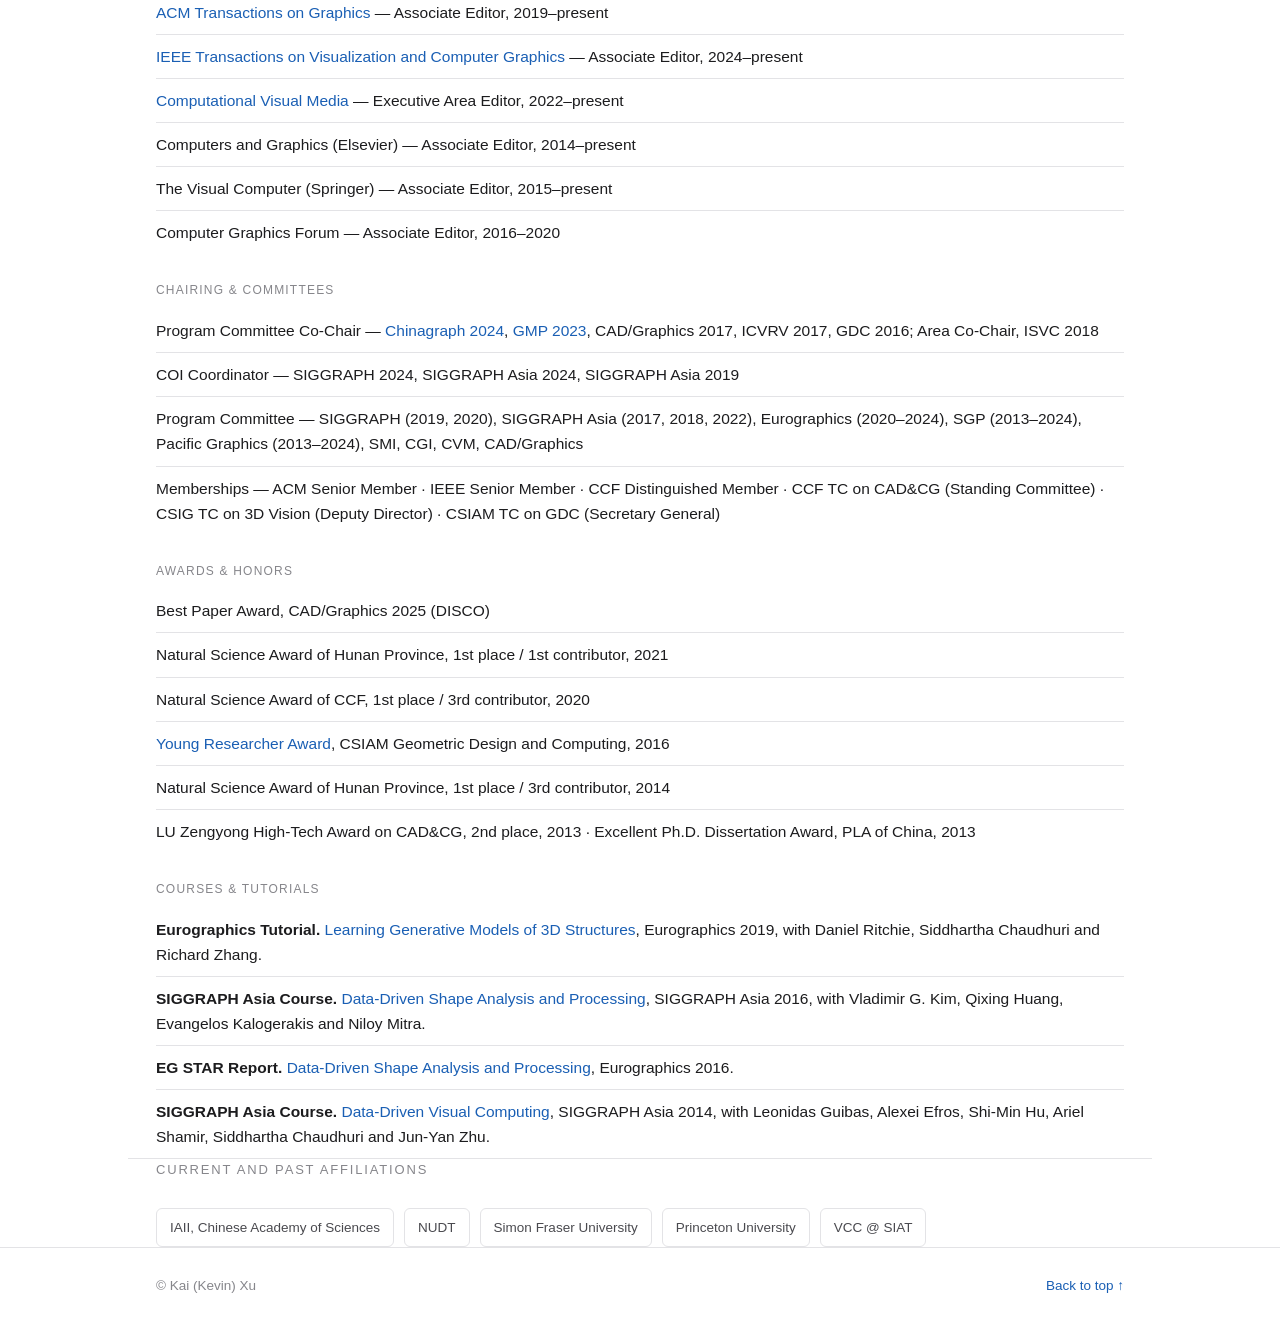
==== commit 7428fd67: "Update homepage and group sections" ====
--- a/index.html
+++ b/index.html
@@ -8,7 +8,7 @@
 <meta name="viewport" content="width=device-width, initial-scale=1">
 <title>Kai (Kevin) Xu</title>
 <meta name="author" content="Kai (Kevin) Xu">
-<meta name="description" content="Kai (Kevin) Xu — Professor at the Institute of AI for Industries (IAII), Chinese Academy of Sciences. PI of PAI Lab, co-lead of iGRAPE Lab @ NUDT. Computer graphics, embodied intelligence, world models and robotic manipulation.">
+<meta name="description" content="Kai (Kevin) Xu — Professor at the Institute of AI for Industries (IAII), Chinese Academy of Sciences. Lead of The PAI Lab, co-lead of The iGRAPE Lab @ NUDT. Computer graphics, embodied intelligence, world models and robotic manipulation.">
 <meta property="og:type" content="website">
 <meta property="og:title" content="Kai (Kevin) Xu">
 <meta property="og:description" content="Professor at IAII, Chinese Academy of Sciences. Computer graphics, embodied intelligence, world models, robotic manipulation and navigation.">
@@ -24,10 +24,9 @@
   <div class="wrap">
     <a class="home" href="index.html">Kai (Kevin) Xu</a>
     <ul>
-      <li><a href="#projects">Projects</a></li>
       <li><a href="publications.html">Publications</a></li>
       <li><a href="group.html">Group</a></li>
-      <li><a href="#activities">Activities</a></li>
+      <li><a href="#services">Services</a></li>
     </ul>
   </div>
 </nav>
@@ -36,20 +35,20 @@
 <header class="wrap hero">
   <h1>Kai (Kevin) Xu<span class="cn">徐凯</span></h1>
   <div class="role">
-    Professor at the <a href="https://iaii.cas.cn/">Institute of AI for Industries (IAII)</a>, Chinese Academy of Sciences ·
-    PI of PAI Lab · Co-lead of <a href="group.html">iGRAPE Lab</a> @ NUDT
+    Professor at the <a href="https://iaii.cas.cn/">Institute of AI for Industries (IAII)</a>, Chinese Academy of Sciences<br>
+    Lead of The PAI Lab · Co-lead of <a href="group.html">The iGRAPE Lab</a> @ NUDT
   </div>
 
   <div class="split">
     <div class="bio">
-      <p>Hi, I am Kai Xu, a Professor at the Institute of AI for Industries, Chinese Academy of Sciences. I lead the <strong>PAI Lab</strong> @ IAII and co-lead the <strong>iGRAPE Lab</strong> @ NUDT. Our work sits at the intersection of <strong>computer graphics, embodied intelligence, and physical &amp; spatial intelligence</strong> — currently focused on world models, neural simulators, and robotic manipulation &amp; navigation.</p>
+      <p>Hi, I am Kai Xu, a Professor at the Institute of AI for Industries, Chinese Academy of Sciences. I lead The <strong>PAI Lab</strong> @ IAII and co-lead The <strong>iGRAPE Lab</strong> @ NUDT. Our work sits at the intersection of <strong>computer graphics, embodied intelligence, and physical &amp; spatial intelligence</strong> — currently focused on world models, neural simulators, and robotic manipulation &amp; navigation.</p>
 
       <p>Before joining IAII I was a professor at the National University of Defense Technology (NUDT), where I earned my Ph.D. in 2011, and an Adjunct Professor of Simon Fraser University. From 2008 to 2010 I was a visiting Ph.D. student in the <a href="http://gruvi.cs.sfu.ca/">GrUVi Lab</a> at SFU with <a href="http://www.cs.sfu.ca/~haoz/">Richard (Hao) Zhang</a>. I did postdoctoral research at VCC@SIAT from 2012 to 2014 with <a href="http://www.cs.sdu.edu.cn/~baoquan/">Baoquan Chen</a>, and visited the <a href="http://3dvision.princeton.edu/">Vision and Robotics Group</a> at Princeton in 2017–2018, working with <a href="https://www.cs.princeton.edu/~funk/">Thomas Funkhouser</a> and <a href="http://www.cs.princeton.edu/~smr/">Szymon Rusinkiewicz</a>.</p>
 
       <p>I serve as an Associate Editor of <em>ACM Transactions on Graphics</em> and <em>IEEE TVCG</em>, and as Executive Area Editor of <em>Computational Visual Media</em>. The full paper list is on the <a href="publications.html">publications page</a>.</p>
 
       <div class="recruit">
-        <strong>We are recruiting.</strong> PostDocs, Ph.D./Master's students, and research engineers with a CS/EE background are welcome to join PAI Lab and iGRAPE Lab. If you are interested in world models, neural simulation, or robot learning, email me your CV.
+        <strong>We are recruiting.</strong> PostDocs, Ph.D. and Master's students, and research engineers with a CS/EE background are welcome to join The PAI Lab and The iGRAPE Lab. If you are interested in world models, neural simulation, or robot learning, email me your CV.
       </div>
     </div>
 
@@ -63,7 +62,8 @@
         </div>
 
         <h4>Contact</h4>
-        <a href="mailto:kevin.kai.xu@gmail.com">kevin.kai.xu (at) gmail.com</a>
+        <a href="mailto:kevin.kai.xu@gmail.com">kevin.kai.xu (at) gmail.com</a><br>
+        <a href="mailto:kxu@iaii.ac.cn">kxu (at) iaii.ac.cn</a>
 
         <h4>Address</h4>
         Institute of AI for Industries,<br>
@@ -76,6 +76,7 @@
 </header>
 
 <!-- ===================== PROJECTS ===================== -->
+<!--
 <section class="wrap" id="projects">
   <div class="h2">Selected Projects</div>
 
@@ -533,6 +534,11 @@
   </div>
 
   <div class="more">The complete publication list, including papers not shown here, is on the <a href="publications.html">publications page</a>.</div>
+</section>
+-->
+
+<section class="wrap">
+  <div class="more"><a href="publications.html">FULL PUBLICATIONS</a></div>
 </section>
 
 <!-- ===================== NEWS ===================== -->
@@ -549,9 +555,9 @@
   <div class="more"><a href="publications.html">See all publications →</a></div>
 </section>
 
-<!-- ===================== ACTIVITIES ===================== -->
-<section class="wrap" id="activities">
-  <div class="h2">Professional Activities</div>
+<!-- ===================== SERVICES ===================== -->
+<section class="wrap" id="services">
+  <div class="h2">Services</div>
 
   <div class="sub">Journal Editorial Boards</div>
   <ul class="rows">
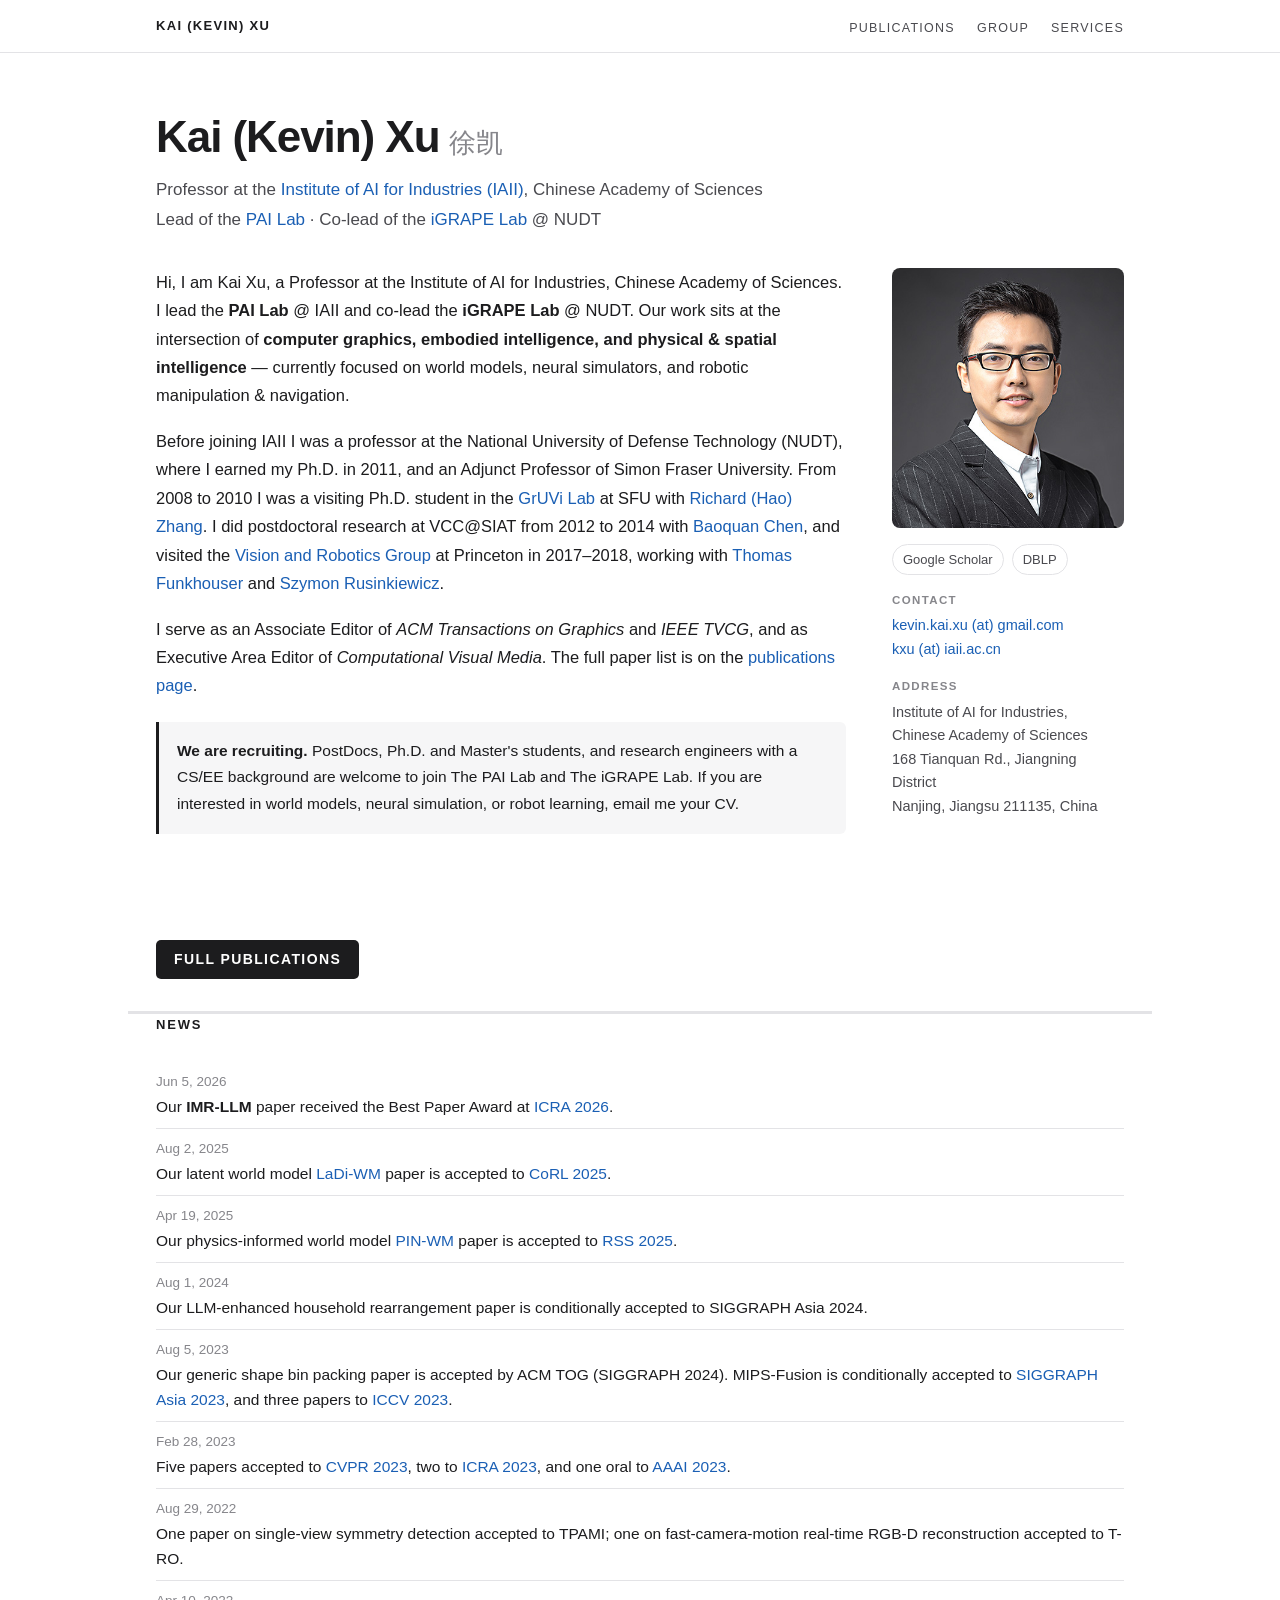
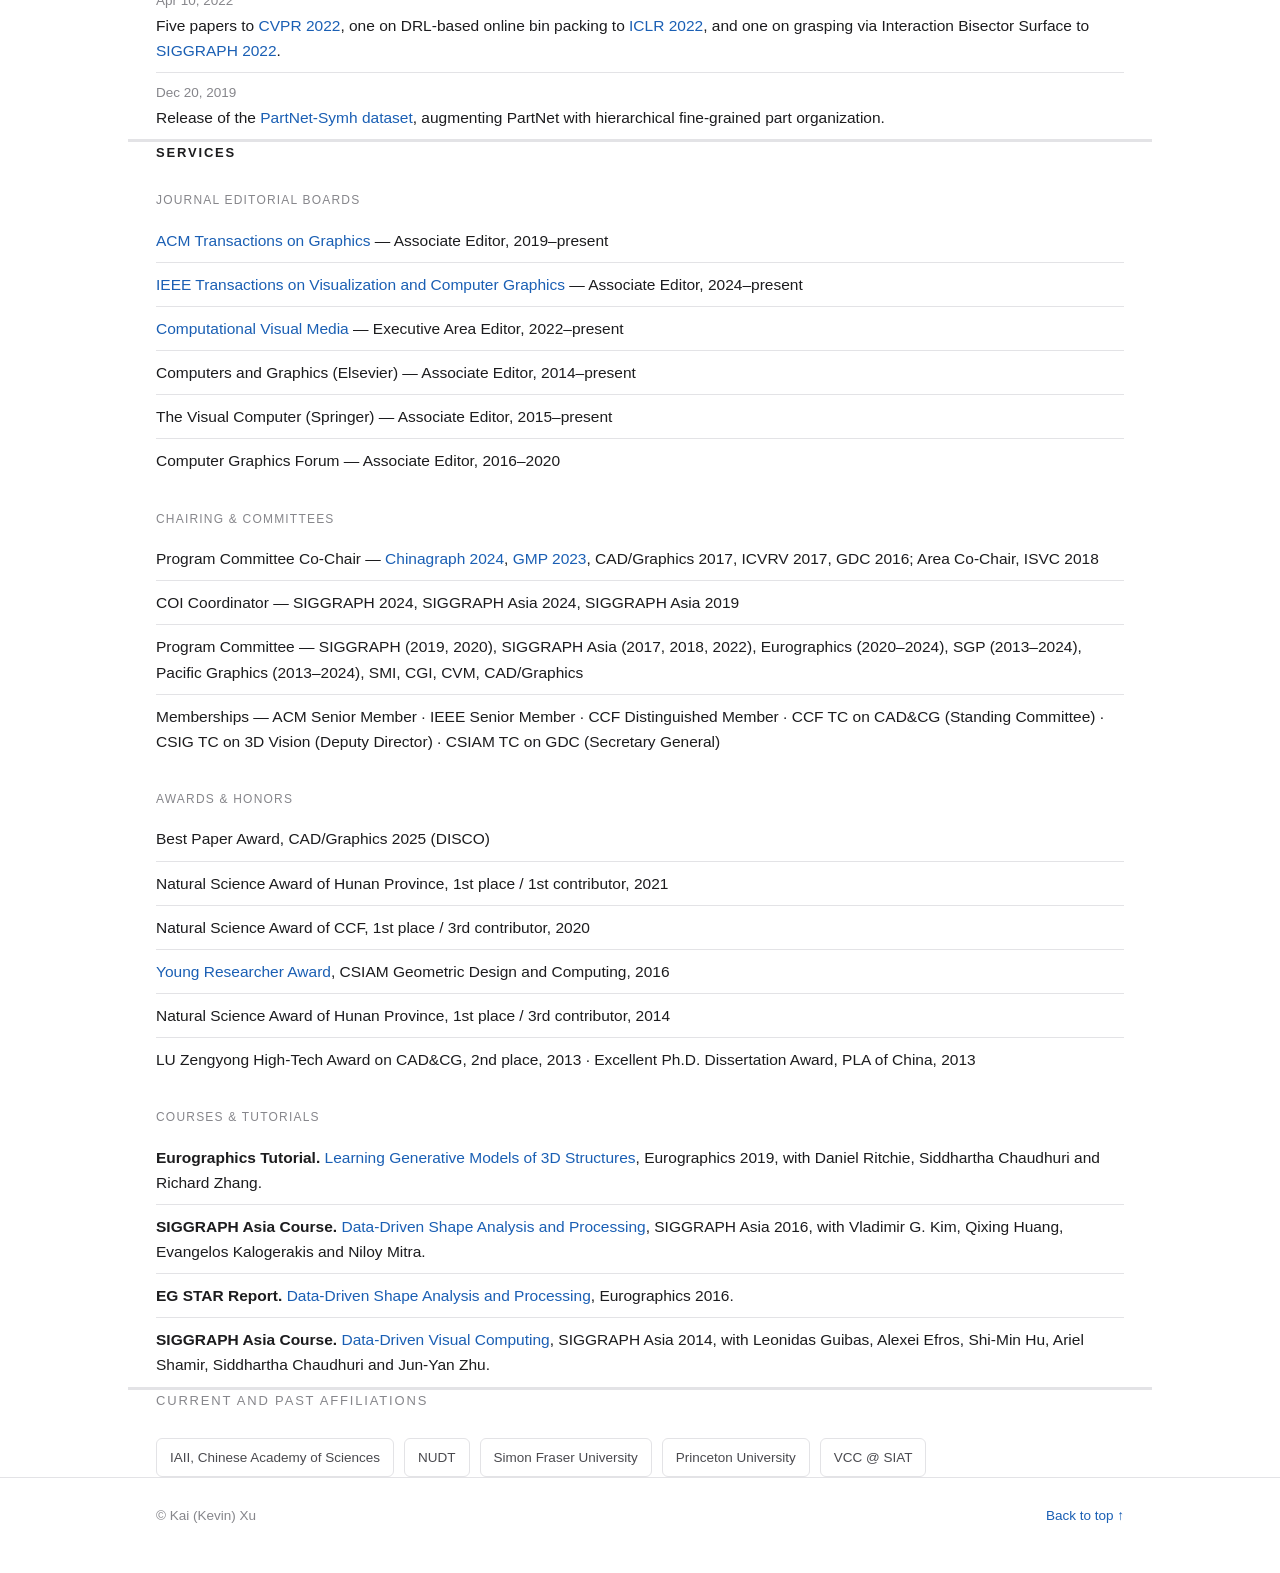
==== commit fb183bee: "Update homepage news and group members" ====
--- a/index.html
+++ b/index.html
@@ -8,7 +8,7 @@
 <meta name="viewport" content="width=device-width, initial-scale=1">
 <title>Kai (Kevin) Xu</title>
 <meta name="author" content="Kai (Kevin) Xu">
-<meta name="description" content="Kai (Kevin) Xu — Professor at the Institute of AI for Industries (IAII), Chinese Academy of Sciences. Lead of The PAI Lab, co-lead of The iGRAPE Lab @ NUDT. Computer graphics, embodied intelligence, world models and robotic manipulation.">
+<meta name="description" content="Kai (Kevin) Xu — Professor at the Institute of AI for Industries (IAII), Chinese Academy of Sciences. Lead of the PAI Lab, co-lead of the iGRAPE Lab @ NUDT. Computer graphics, embodied intelligence, world models and robotic manipulation.">
 <meta property="og:type" content="website">
 <meta property="og:title" content="Kai (Kevin) Xu">
 <meta property="og:description" content="Professor at IAII, Chinese Academy of Sciences. Computer graphics, embodied intelligence, world models, robotic manipulation and navigation.">
@@ -36,12 +36,12 @@
   <h1>Kai (Kevin) Xu<span class="cn">徐凯</span></h1>
   <div class="role">
     Professor at the <a href="https://iaii.cas.cn/">Institute of AI for Industries (IAII)</a>, Chinese Academy of Sciences<br>
-    Lead of The PAI Lab · Co-lead of <a href="group.html">The iGRAPE Lab</a> @ NUDT
+    Lead of the <a href="group.html">PAI Lab</a> · Co-lead of the <a href="group.html">iGRAPE Lab</a> @ NUDT
   </div>
 
   <div class="split">
     <div class="bio">
-      <p>Hi, I am Kai Xu, a Professor at the Institute of AI for Industries, Chinese Academy of Sciences. I lead The <strong>PAI Lab</strong> @ IAII and co-lead The <strong>iGRAPE Lab</strong> @ NUDT. Our work sits at the intersection of <strong>computer graphics, embodied intelligence, and physical &amp; spatial intelligence</strong> — currently focused on world models, neural simulators, and robotic manipulation &amp; navigation.</p>
+      <p>Hi, I am Kai Xu, a Professor at the Institute of AI for Industries, Chinese Academy of Sciences. I lead the <strong>PAI Lab</strong> @ IAII and co-lead the <strong>iGRAPE Lab</strong> @ NUDT. Our work sits at the intersection of <strong>computer graphics, embodied intelligence, and physical &amp; spatial intelligence</strong> — currently focused on world models, neural simulators, and robotic manipulation &amp; navigation.</p>
 
       <p>Before joining IAII I was a professor at the National University of Defense Technology (NUDT), where I earned my Ph.D. in 2011, and an Adjunct Professor of Simon Fraser University. From 2008 to 2010 I was a visiting Ph.D. student in the <a href="http://gruvi.cs.sfu.ca/">GrUVi Lab</a> at SFU with <a href="http://www.cs.sfu.ca/~haoz/">Richard (Hao) Zhang</a>. I did postdoctoral research at VCC@SIAT from 2012 to 2014 with <a href="http://www.cs.sdu.edu.cn/~baoquan/">Baoquan Chen</a>, and visited the <a href="http://3dvision.princeton.edu/">Vision and Robotics Group</a> at Princeton in 2017–2018, working with <a href="https://www.cs.princeton.edu/~funk/">Thomas Funkhouser</a> and <a href="http://www.cs.princeton.edu/~smr/">Szymon Rusinkiewicz</a>.</p>
 
@@ -57,8 +57,7 @@
       <div class="meta">
         <div class="links" style="margin-top:12px">
           <a href="http://scholar.google.ca/citations?user=GuVkg-8AAAAJ&amp;hl=en">Google Scholar</a>
-          <a href="kevin_xu_cv.pdf">CV</a>
-          <a href="http://www.informatik.uni-trier.de/~ley/pers/hd/x/Xu_0004:Kai">DBLP</a>
+          <a href="https://dblp.org/pid/x/KaiXu4.html">DBLP</a>
         </div>
 
         <h4>Contact</h4>
@@ -537,27 +536,29 @@
 </section>
 -->
 
-<section class="wrap">
-  <div class="more"><a href="publications.html">FULL PUBLICATIONS</a></div>
+<section class="wrap full-publications-section">
+  <div class="more"><a class="full-publications-button" href="publications.html">FULL PUBLICATIONS</a></div>
 </section>
 
 <!-- ===================== NEWS ===================== -->
 <section class="wrap" id="news">
-  <div class="h2">News</div>
+  <div class="h2 strong-section-title">News</div>
   <ul class="rows">
-    <li><span class="d">Aug 1, 2024</span><span class="tag">New</span>Our LLM-enhanced household rearrangement paper is conditionally accepted to SIGGRAPH Asia 2024.</li>
+    <li><span class="d">Jun 5, 2026</span>Our <strong>IMR-LLM</strong> paper received the Best Paper Award at <a href="https://www.icra2026.org/">ICRA 2026</a>.</li>
+    <li><span class="d">Aug 2, 2025</span>Our latent world model <a href="https://arxiv.org/abs/2505.11528">LaDi-WM</a> paper is accepted to <a href="https://corl.org/">CoRL 2025</a>.</li>
+    <li><span class="d">Apr 19, 2025</span>Our physics-informed world model <a href="https://arxiv.org/abs/2504.16693">PIN-WM</a> paper is accepted to <a href="https://roboticsconference.org/">RSS 2025</a>.</li>
+    <li><span class="d">Aug 1, 2024</span>Our LLM-enhanced household rearrangement paper is conditionally accepted to SIGGRAPH Asia 2024.</li>
     <li><span class="d">Aug 5, 2023</span>Our generic shape bin packing paper is accepted by ACM TOG (SIGGRAPH 2024). MIPS-Fusion is conditionally accepted to <a href="https://asia.siggraph.org/2023/">SIGGRAPH Asia 2023</a>, and three papers to <a href="https://iccv2023.thecvf.com/">ICCV 2023</a>.</li>
     <li><span class="d">Feb 28, 2023</span>Five papers accepted to <a href="http://cvpr2023.thecvf.com/">CVPR 2023</a>, two to <a href="https://www.icra2023.org/">ICRA 2023</a>, and one oral to <a href="https://aaai-23.aaai.org/">AAAI 2023</a>.</li>
     <li><span class="d">Aug 29, 2022</span>One paper on single-view symmetry detection accepted to TPAMI; one on fast-camera-motion real-time RGB-D reconstruction accepted to T-RO.</li>
     <li><span class="d">Apr 10, 2022</span>Five papers to <a href="http://cvpr2022.thecvf.com/">CVPR 2022</a>, one on DRL-based online bin packing to <a href="https://iclr.cc/">ICLR 2022</a>, and one on grasping via Interaction Bisector Surface to <a href="https://s2022.siggraph.org/">SIGGRAPH 2022</a>.</li>
     <li><span class="d">Dec 20, 2019</span>Release of the <a href="https://github.com/kevin-kaixu/partnet-symh">PartNet-Symh dataset</a>, augmenting PartNet with hierarchical fine-grained part organization.</li>
   </ul>
-  <div class="more"><a href="publications.html">See all publications →</a></div>
 </section>
 
 <!-- ===================== SERVICES ===================== -->
 <section class="wrap" id="services">
-  <div class="h2">Services</div>
+  <div class="h2 strong-section-title">Services</div>
 
   <div class="sub">Journal Editorial Boards</div>
   <ul class="rows">
--- a/style.css
+++ b/style.css
@@ -40,7 +40,7 @@
 /* ---------- layout ---------- */
 .wrap{width:var(--max);max-width:var(--max-wide);margin:0 auto;padding:0 28px}
 section{padding:52px 0}
-section+section{border-top:1px solid var(--rule)}
+section+section{border-top:3px solid var(--rule)}
 
 /* ---------- nav ---------- */
 .nav{
@@ -94,6 +94,8 @@
 .h2{font-size:13px;letter-spacing:.14em;text-transform:uppercase;color:var(--ink-3);margin-bottom:26px}
 .sub{font-size:12px;letter-spacing:.1em;text-transform:uppercase;color:var(--ink-3);margin:26px 0 8px}
 .sub:first-child{margin-top:0}
+body.group-page .h2,
+body.group-page .sub{font-weight:700}
 
 /* ---------- project cards ---------- */
 .proj{display:grid;grid-template-columns:212px 1fr;gap:26px;padding:24px 0;align-items:start}
@@ -133,6 +135,30 @@
 .lk a{font-size:12.5px;padding:2px 9px;border:1px solid var(--rule);border-radius:4px;color:var(--ink-2)}
 .lk a:hover{border-color:var(--ink-3);color:var(--ink);text-decoration:none}
 .more{margin-top:28px;font-size:15px;color:var(--ink-2)}
+.full-publications-section{padding-top:32px;padding-bottom:32px}
+.full-publications-button{
+  display:inline-block;
+  padding:11px 18px;
+  background:var(--ink);
+  color:#fff;
+  font-size:14px;
+  font-weight:700;
+  letter-spacing:.1em;
+  line-height:1.2;
+  text-transform:uppercase;
+  border-radius:5px;
+  transition:background-color .2s ease,transform .2s ease;
+}
+.full-publications-button:hover{
+  background:#000;
+  color:#fff;
+  text-decoration:none;
+  transform:translateY(-1px);
+}
+.strong-section-title{
+  color:var(--ink);
+  font-weight:700;
+}
 
 /* ---------- plain row lists ---------- */
 .rows li{padding:9px 0;border-top:1px solid var(--rule);font-size:15.5px;line-height:1.62}
@@ -174,6 +200,17 @@
 .pub .a{margin-top:3px;font-size:14px;color:var(--ink-2);line-height:1.55}
 .pub .a .me{font-weight:600;color:var(--ink)}
 .pub .v{margin-top:4px;font-size:14px;font-style:italic;color:var(--ink-2)}
+.pub-badges{margin-top:7px;display:flex;flex-wrap:wrap;gap:7px}
+.pub-badge{
+  display:inline-block;
+  padding:2px 8px;
+  border-radius:4px;
+  background:#fdf3d8;
+  color:#7a5a00;
+  font-size:12px;
+  font-weight:700;
+  letter-spacing:.04em;
+}
 .pub .q{margin-top:8px;font-size:14px;line-height:1.65;color:var(--ink-2);
         border-left:2px solid var(--rule);padding-left:12px}
 
@@ -225,4 +262,3 @@
 }
 
 
-
